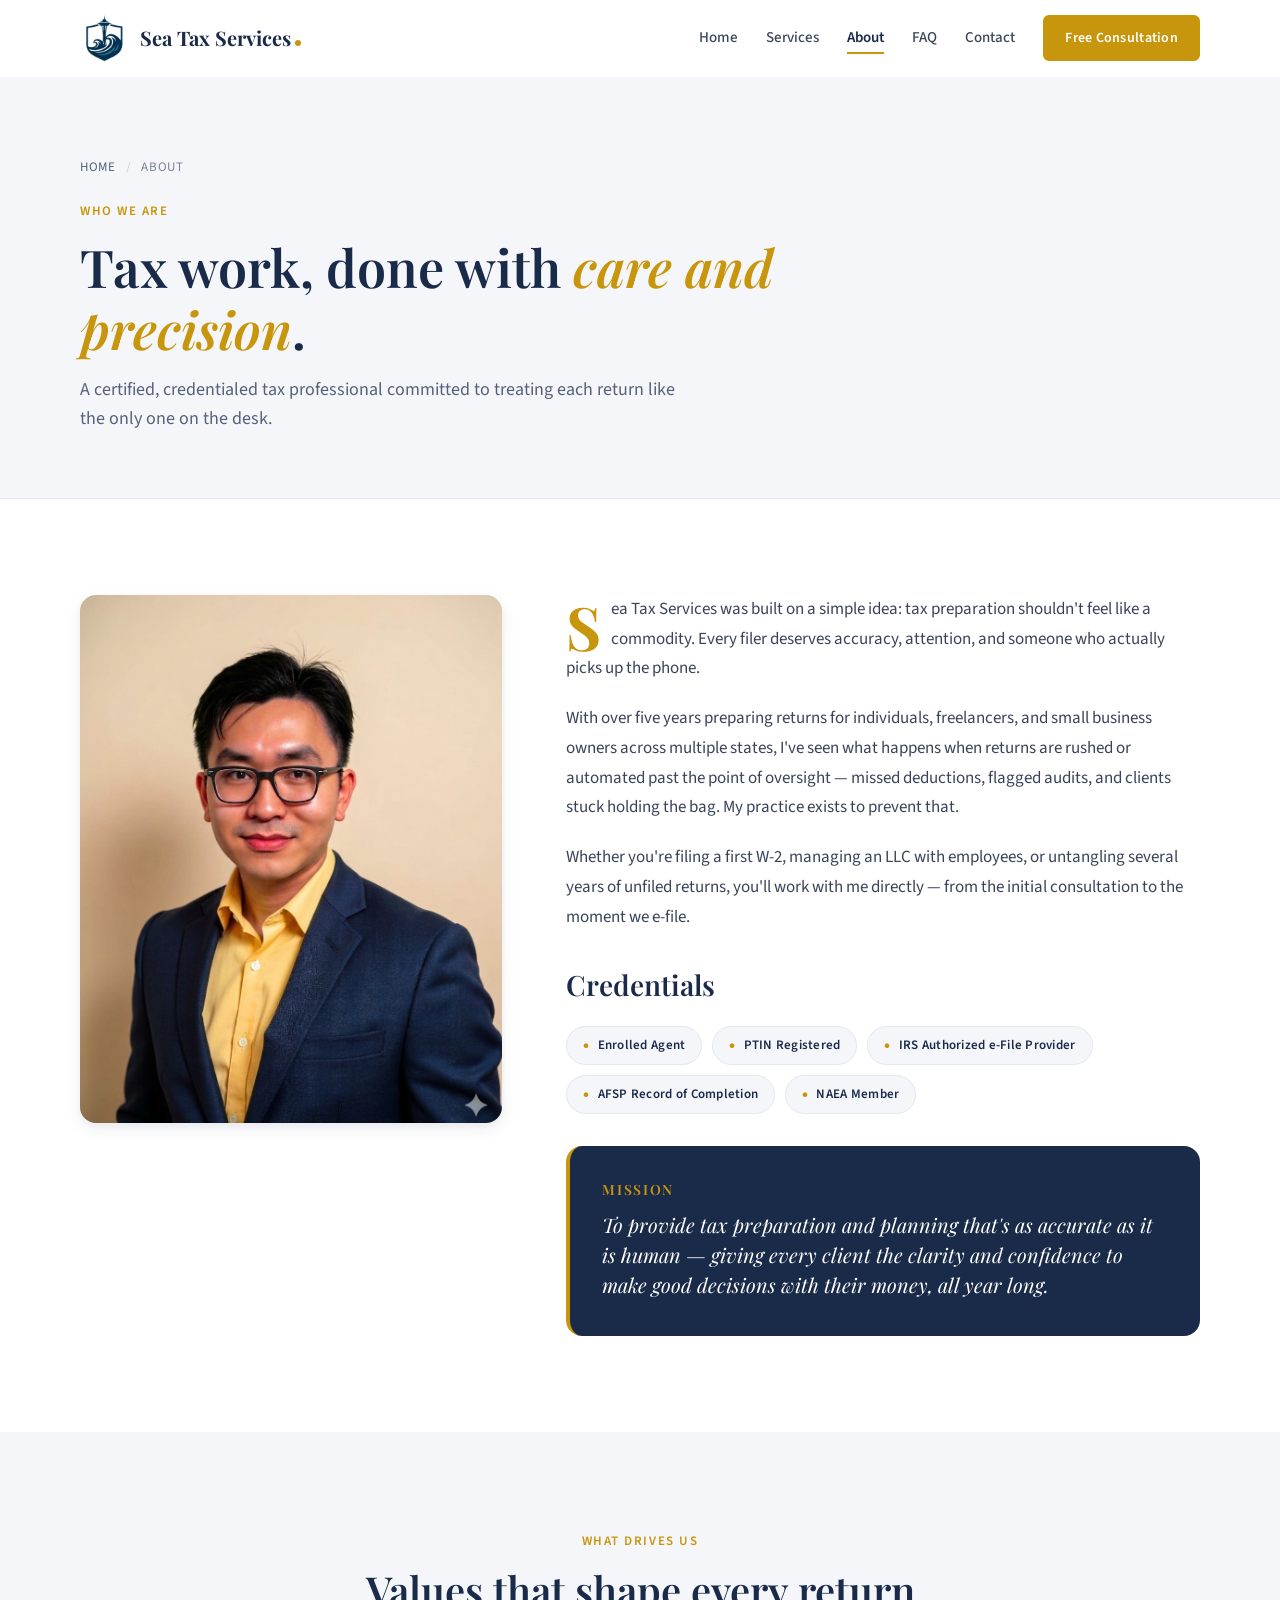
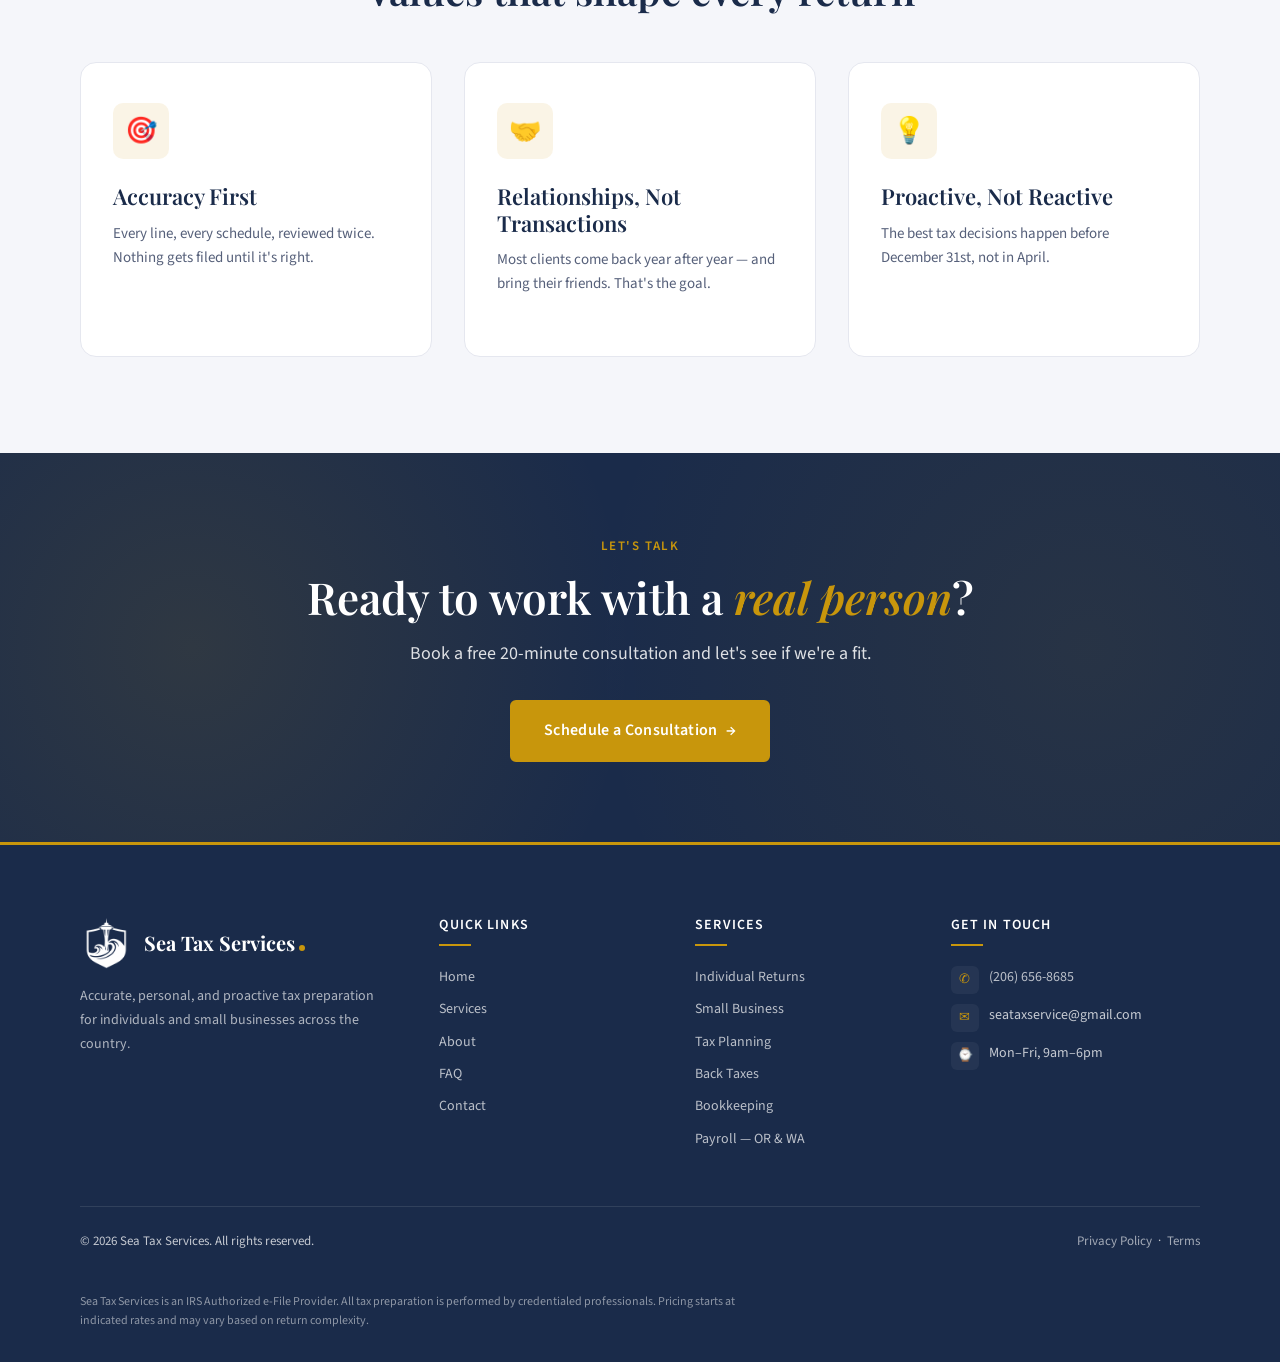
==== about.html @ 85df132d "Change browser tab favicon letter from M to S Updates the inline SVG favicon across all five pages. " ====
<!DOCTYPE html>
<html lang="en">
<head>
  <meta charset="UTF-8" />
  <meta name="viewport" content="width=device-width, initial-scale=1.0" />
  <title>About — Sea Tax Services</title>
  <meta name="description" content="Meet the certified tax professional behind Sea Tax Services. Enrolled Agent, IRS Authorized e-File Provider, 5+ years of experience helping individuals and small businesses." />
  <meta name="keywords" content="enrolled agent, tax preparer credentials, IRS authorized, PTIN, AFSP, about tax preparer" />
  <meta property="og:type" content="website" />
  <meta property="og:title" content="About — Sea Tax Services" />
  <meta property="og:description" content="Meet the certified tax professional behind Sea Tax Services." />
  <link rel="icon" type="image/svg+xml" href="data:image/svg+xml,%3Csvg xmlns='http://www.w3.org/2000/svg' viewBox='0 0 32 32'%3E%3Crect width='32' height='32' rx='6' fill='%231A2B4A'/%3E%3Ctext x='50%25' y='55%25' font-family='Georgia,serif' font-size='20' font-weight='700' fill='%23C8960C' text-anchor='middle' dominant-baseline='middle'%3ES%3C/text%3E%3C/svg%3E" />
  <link rel="preconnect" href="https://fonts.googleapis.com" />
  <link rel="preconnect" href="https://fonts.gstatic.com" crossorigin />
  <link href="https://fonts.googleapis.com/css2?family=Playfair+Display:ital,wght@0,400;0,600;0,700;1,400;1,600&family=Source+Sans+3:wght@300;400;500;600;700&display=swap" rel="stylesheet" />
  <link rel="stylesheet" href="css/style.css" />
</head>
<body>
  <header class="site-header" id="site-header">
    <div class="container">
      <nav class="nav" aria-label="Primary">
        <a href="index.html" class="logo"><img src="images/logo-company.png" alt="Sea Tax Services" class="logo-img" /><span class="logo-name">Sea Tax Services</span></a>
        <button class="nav-toggle" id="nav-toggle" aria-label="Toggle navigation" aria-expanded="false"><span></span><span></span><span></span></button>
        <ul class="nav-links" id="nav-links">
          <li><a href="index.html" class="nav-link">Home</a></li>
          <li><a href="services.html" class="nav-link">Services</a></li>
          <li><a href="about.html" class="nav-link">About</a></li>
          <li><a href="faq.html" class="nav-link">FAQ</a></li>
          <li><a href="contact.html" class="nav-link">Contact</a></li>
          <li><a href="contact.html" class="btn btn-primary nav-cta">Free Consultation</a></li>
        </ul>
      </nav>
    </div>
  </header>
  <main>
    <section class="page-hero">
      <div class="container">
        <div class="page-hero-inner">
          <div class="breadcrumb"><a href="index.html">Home</a><span class="breadcrumb-sep">/</span>About</div>
          <span class="eyebrow">Who We Are</span>
          <h1>Tax work, done with <em>care and precision</em>.</h1>
          <p>A certified, credentialed tax professional committed to treating each return like the only one on the desk.</p>
        </div>
      </div>
    </section>
    <section>
      <div class="container">
        <div class="about-grid">
          <div class="about-photo fade-in">
            <img src="images/Nghia.png" alt="Professional photo" />
          </div>
          <div class="about-body">
            <p class="lead">Sea Tax Services was built on a simple idea: tax preparation shouldn't feel like a commodity. Every filer deserves accuracy, attention, and someone who actually picks up the phone.</p>
            <p>With over five years preparing returns for individuals, freelancers, and small business owners across multiple states, I've seen what happens when returns are rushed or automated past the point of oversight — missed deductions, flagged audits, and clients stuck holding the bag. My practice exists to prevent that.</p>
            <p>Whether you're filing a first W-2, managing an LLC with employees, or untangling several years of unfiled returns, you'll work with me directly — from the initial consultation to the moment we e-file.</p>

            <h2>Credentials</h2>
            <div class="credential-badges">
              <span class="credential-pill">Enrolled Agent</span>
              <span class="credential-pill">PTIN Registered</span>
              <span class="credential-pill">IRS Authorized e-File Provider</span>
              <span class="credential-pill">AFSP Record of Completion</span>
              <span class="credential-pill">NAEA Member</span>
            </div>

            <div class="mission-box">
              <h3>Mission</h3>
              <p>To provide tax preparation and planning that's as accurate as it is human — giving every client the clarity and confidence to make good decisions with their money, all year long.</p>
            </div>
          </div>
        </div>
      </div>
    </section>
    <section class="section-alt">
      <div class="container">
        <div class="section-header">
          <span class="eyebrow">What Drives Us</span>
          <h2 class="section-title">Values that shape every return</h2>
        </div>
        <div class="services-grid">
          <article class="service-card fade-in">
            <div class="service-icon">🎯</div>
            <h3>Accuracy First</h3>
            <p>Every line, every schedule, reviewed twice. Nothing gets filed until it's right.</p>
          </article>
          <article class="service-card fade-in delay-1">
            <div class="service-icon">🤝</div>
            <h3>Relationships, Not Transactions</h3>
            <p>Most clients come back year after year — and bring their friends. That's the goal.</p>
          </article>
          <article class="service-card fade-in delay-2">
            <div class="service-icon">💡</div>
            <h3>Proactive, Not Reactive</h3>
            <p>The best tax decisions happen before December 31st, not in April.</p>
          </article>
        </div>
      </div>
    </section>
    <section class="cta-banner">
      <div class="container">
        <div class="cta-banner-content">
          <span class="eyebrow">Let's Talk</span>
          <h2>Ready to work with a <em>real person</em>?</h2>
          <p>Book a free 20-minute consultation and let's see if we're a fit.</p>
          <a href="contact.html" class="btn btn-primary btn-lg btn-arrow">Schedule a Consultation</a>
        </div>
      </div>
    </section>
  </main>
  <footer class="site-footer">
    <div class="container">
      <div class="footer-grid">
        <div class="footer-brand">
          <a href="index.html" class="logo"><img src="images/logo-company.png" alt="Sea Tax Services" class="logo-img" /><span class="logo-name">Sea Tax Services</span></a>
          <p>Accurate, personal, and proactive tax preparation for individuals and small businesses across the country.</p>
        </div>
        <div class="footer-col">
          <h4>Quick Links</h4>
          <ul>
            <li><a href="index.html">Home</a></li>
            <li><a href="services.html">Services</a></li>
            <li><a href="about.html">About</a></li>
            <li><a href="faq.html">FAQ</a></li>
            <li><a href="contact.html">Contact</a></li>
          </ul>
        </div>
        <div class="footer-col">
          <h4>Services</h4>
          <ul>
            <li><a href="services.html">Individual Returns</a></li>
            <li><a href="services.html">Small Business</a></li>
            <li><a href="services.html">Tax Planning</a></li>
            <li><a href="services.html">Back Taxes</a></li>
            <li><a href="services.html">Bookkeeping</a></li>
            <li><a href="services.html">Payroll — OR &amp; WA</a></li>
          </ul>
        </div>
        <div class="footer-col">
          <h4>Get in Touch</h4>
          <ul class="footer-contact">
            <li><span class="contact-icon">✆</span><a href="tel:+12066568685">(206) 656-8685</a></li>
            <li><span class="contact-icon">✉</span><span>seataxservice@gmail.com</span></li>
            <li><span class="contact-icon">⌚</span><span>Mon–Fri, 9am–6pm</span></li>
          </ul>
        </div>
      </div>
      <div class="footer-bottom">
        <div>&copy; <span id="current-year">2025</span> Sea Tax Services. All rights reserved.</div>
        <div><a href="#">Privacy Policy</a> &nbsp;·&nbsp; <a href="#">Terms</a></div>
      </div>
      <p class="footer-disclaimer">Sea Tax Services is an IRS Authorized e-File Provider. All tax preparation is performed by credentialed professionals. Pricing starts at indicated rates and may vary based on return complexity.</p>
    </div>
  </footer>
  <button class="back-to-top" id="back-to-top" aria-label="Back to top">↑</button>
  <script src="js/main.js"></script>
</body>
</html>
---- css/style.css ----
/* =========================================================
   Sea Tax Services — stylesheet
   Palette: navy #1A2B4A | gold #C8960C | white | gray #F5F6FA
   Fonts:   Playfair Display (headings) | Source Sans 3 (body)
   ========================================================= */

/* ---------- Design tokens ---------- */
:root {
  --color-navy: #1A2B4A;
  --color-navy-dark: #131f36;
  --color-gold: #C8960C;
  --color-gold-light: #e0ac20;
  --color-gold-soft: rgba(200, 150, 12, 0.10);
  --color-bg: #F5F6FA;
  --color-gray-200: #e5e7ef;
  --color-gray-300: #cbd0dc;
  --color-gray-500: #7a8296;
  --color-gray-600: #56607a;
  --color-gray-700: #3a4359;
  --color-text: #1f2433;

  --font-heading: 'Playfair Display', Georgia, serif;
  --font-body: 'Source Sans 3', -apple-system, BlinkMacSystemFont, 'Segoe UI', sans-serif;

  --radius-sm: 6px;
  --radius-md: 10px;
  --radius-lg: 16px;

  --shadow-sm: 0 1px 3px rgba(26, 43, 74, 0.06), 0 1px 2px rgba(26, 43, 74, 0.04);
  --shadow-md: 0 6px 16px rgba(26, 43, 74, 0.08), 0 2px 6px rgba(26, 43, 74, 0.04);
  --shadow-lg: 0 16px 36px rgba(26, 43, 74, 0.12), 0 4px 12px rgba(26, 43, 74, 0.06);

  --transition-fast: 160ms ease;
  --transition-base: 260ms cubic-bezier(0.4, 0, 0.2, 1);

  --nav-height: 76px;
  --max-width: 1200px;
}

/* ---------- Reset ---------- */
*, *::before, *::after { box-sizing: border-box; margin: 0; padding: 0; }
html { scroll-behavior: smooth; }
body {
  font-family: var(--font-body);
  font-size: 16px;
  line-height: 1.6;
  color: var(--color-text);
  background: #fff;
  -webkit-font-smoothing: antialiased;
}
img { max-width: 100%; display: block; }
a { color: inherit; text-decoration: none; }
button { font: inherit; cursor: pointer; background: none; border: none; color: inherit; }
ul, ol { list-style: none; }

h1, h2, h3, h4 {
  font-family: var(--font-heading);
  color: var(--color-navy);
  line-height: 1.2;
  font-weight: 600;
}
h1 { font-size: clamp(36px, 5vw, 56px); }
h2 { font-size: clamp(28px, 3.5vw, 40px); }
h3 { font-size: 22px; }
h4 { font-size: 18px; }
em { font-style: italic; color: var(--color-gold); }
p { color: var(--color-gray-700); }

/* ---------- Helpers ---------- */
.container { max-width: var(--max-width); margin: 0 auto; padding: 0 40px; }
section { padding: 96px 0; }
.section-alt { background: var(--color-bg); }

.eyebrow {
  display: inline-block;
  font-size: 13px;
  font-weight: 600;
  letter-spacing: 0.12em;
  text-transform: uppercase;
  color: var(--color-gold);
  margin-bottom: 14px;
}
.section-header { text-align: center; max-width: 680px; margin: 0 auto 24px; }
.section-title { margin-bottom: 12px; }
.section-subtitle { font-size: 17px; color: var(--color-gray-600); }

/* ---------- Buttons ---------- */
.btn {
  display: inline-flex;
  align-items: center;
  gap: 8px;
  padding: 13px 28px;
  font-family: var(--font-body);
  font-size: 15px;
  font-weight: 600;
  letter-spacing: 0.02em;
  border-radius: var(--radius-sm);
  border: 2px solid transparent;
  transition: all var(--transition-fast);
  cursor: pointer;
  white-space: nowrap;
}
.btn-primary {
  background: var(--color-gold);
  color: #fff;
  border-color: var(--color-gold);
}
.btn-primary:hover {
  background: var(--color-gold-light);
  border-color: var(--color-gold-light);
  transform: translateY(-1px);
  box-shadow: var(--shadow-md);
}
.btn-outline {
  background: transparent;
  color: var(--color-navy);
  border-color: var(--color-navy);
}
.btn-outline:hover {
  background: var(--color-navy);
  color: #fff;
  transform: translateY(-1px);
}
.btn-lg { padding: 16px 32px; font-size: 16px; }
.btn-arrow::after {
  content: '→';
  display: inline-block;
  transition: transform var(--transition-fast);
}
.btn-arrow:hover::after { transform: translateX(4px); }

/* ---------- Header / nav ---------- */
.site-header {
  position: sticky;
  top: 0;
  z-index: 100;
  background: rgba(255, 255, 255, 0.96);
  backdrop-filter: saturate(150%) blur(10px);
  -webkit-backdrop-filter: saturate(150%) blur(10px);
  border-bottom: 1px solid transparent;
  transition: box-shadow var(--transition-base), border-color var(--transition-base);
}
.site-header.scrolled {
  box-shadow: var(--shadow-sm);
  border-bottom-color: var(--color-gray-200);
}
.nav {
  display: flex;
  align-items: center;
  justify-content: space-between;
  height: var(--nav-height);
}
.logo {
  display: inline-flex;
  align-items: center;
  gap: 2px;
  font-family: var(--font-heading);
  font-size: 22px;
  font-weight: 700;
  color: var(--color-navy);
  position: relative;
}
.logo-img {
  height: 48px;
  width: auto;
  display: block;
}
.logo-name {
  font-family: var(--font-heading);
  font-size: 20px;
  font-weight: 700;
  color: var(--color-navy);
  margin-left: 10px;
  line-height: 1.2;
}
.footer-brand .logo-img {
  height: 52px;
  filter: brightness(0) invert(1);
}
.footer-brand .logo-name {
  color: #fff;
}
.logo > span { position: relative; padding-right: 8px; }
.logo > span::after {
  content: '';
  display: inline-block;
  width: 6px;
  height: 6px;
  border-radius: 50%;
  background: var(--color-gold);
  margin-left: 4px;
  vertical-align: baseline;
}
.logo-sub {
  display: block;
  font-family: var(--font-body);
  font-size: 11px;
  font-weight: 500;
  letter-spacing: 0.15em;
  text-transform: uppercase;
  color: var(--color-gray-500);
  margin-top: 2px;
}
.nav-links {
  display: flex;
  align-items: center;
  gap: 28px;
}
.nav-link {
  font-size: 15px;
  font-weight: 500;
  color: var(--color-gray-700);
  position: relative;
  padding: 6px 0;
  transition: color var(--transition-fast);
}
.nav-link::after {
  content: '';
  position: absolute;
  bottom: 0;
  left: 0;
  right: 0;
  height: 2px;
  background: var(--color-gold);
  transform: scaleX(0);
  transform-origin: center;
  transition: transform var(--transition-fast);
}
.nav-link:hover { color: var(--color-navy); }
.nav-link:hover::after,
.nav-link.active::after { transform: scaleX(1); }
.nav-link.active { color: var(--color-navy); font-weight: 600; }
.nav-cta { padding: 10px 20px; font-size: 14px; }
.nav-toggle {
  display: none;
  flex-direction: column;
  gap: 5px;
  padding: 8px;
}
.nav-toggle span {
  display: block;
  width: 24px;
  height: 2px;
  background: var(--color-navy);
  border-radius: 2px;
  transition: transform var(--transition-fast);
}

/* ---------- Hero ---------- */
.hero {
  padding: 96px 0 80px;
  position: relative;
  overflow: hidden;
  background:
    linear-gradient(180deg, #fff 0%, #fafbfd 100%),
    repeating-linear-gradient(
      135deg,
      transparent 0,
      transparent 80px,
      rgba(26, 43, 74, 0.015) 80px,
      rgba(26, 43, 74, 0.015) 81px
    );
  background-blend-mode: normal;
}
.hero::before {
  content: '';
  position: absolute;
  inset: 0;
  background-image:
    repeating-linear-gradient(
      135deg,
      transparent 0,
      transparent 80px,
      rgba(26, 43, 74, 0.02) 80px,
      rgba(26, 43, 74, 0.02) 81px
    );
  pointer-events: none;
}
.hero-grid {
  display: grid;
  grid-template-columns: 1.1fr 0.9fr;
  gap: 80px;
  align-items: center;
  position: relative;
}
.hero-content {
  display: flex;
  flex-direction: column;
  gap: 40px;
}
.hero h1 {
  margin-bottom: 20px;
}
.hero-lead {
  font-size: 19px;
  line-height: 1.55;
  color: var(--color-gray-600);
  max-width: 540px;
  margin-bottom: 32px;
}
.hero-ctas {
  display: flex;
  gap: 16px;
  flex-wrap: wrap;
}
.trust-badges {
  display: grid;
  grid-template-columns: repeat(2, auto);
  gap: 14px 28px;
  padding-top: 24px;
  border-top: 1px solid var(--color-gray-200);
  align-self: start;
}
.trust-badges li {
  display: flex;
  align-items: center;
  gap: 10px;
  font-size: 14px;
  color: var(--color-gray-700);
  font-weight: 500;
}
.trust-badge-icon { color: var(--color-gold); font-size: 18px; }

.hero-visual {
  position: relative;
  min-height: 400px;
}
.hero-card {
  background: #fff;
  border: 1px solid var(--color-gray-200);
  border-radius: var(--radius-lg);
  padding: 32px;
  box-shadow: var(--shadow-lg);
}
.hero-card-main {
  position: relative;
  z-index: 2;
}
.hero-card-label {
  font-size: 12px;
  font-weight: 600;
  letter-spacing: 0.12em;
  text-transform: uppercase;
  color: var(--color-gold);
  margin-bottom: 8px;
}
.hero-card-title {
  font-family: var(--font-heading);
  font-size: 26px;
  font-weight: 600;
  color: var(--color-navy);
  margin-bottom: 24px;
}
.hero-card-stats {
  display: grid;
  grid-template-columns: 1fr 1fr;
  gap: 24px;
  padding-top: 24px;
  border-top: 1px solid var(--color-gray-200);
}
.hero-stat-value {
  font-family: var(--font-heading);
  font-size: 36px;
  font-weight: 700;
  color: var(--color-navy);
  line-height: 1;
  margin-bottom: 4px;
}
.hero-stat-label {
  font-size: 12px;
  letter-spacing: 0.08em;
  text-transform: uppercase;
  color: var(--color-gray-500);
}
.hero-card-float {
  position: absolute;
  bottom: -20px;
  right: -20px;
  padding: 20px 24px;
  background: var(--color-navy);
  color: #fff;
  z-index: 3;
  animation: float 4s ease-in-out infinite;
}
.hero-card-float .hero-card-label { color: var(--color-gold); }
@keyframes float {
  0%, 100% { transform: translateY(0); }
  50% { transform: translateY(-8px); }
}

/* ---------- Services overview (homepage) ---------- */
.services-grid {
  display: grid;
  grid-template-columns: repeat(3, 1fr);
  gap: 32px;
  margin-top: 48px;
}
.service-card {
  background: #fff;
  border: 1px solid var(--color-gray-200);
  border-radius: var(--radius-lg);
  padding: 40px 32px;
  position: relative;
  overflow: hidden;
  display: flex;
  flex-direction: column;
  transition: transform var(--transition-base), box-shadow var(--transition-base), border-color var(--transition-base);
}
.service-card .service-link {
  margin-top: auto;
}
.service-card::before {
  content: '';
  position: absolute;
  top: 0; left: 0; right: 0;
  height: 3px;
  background: var(--color-gold);
  transform: scaleX(0);
  transform-origin: left;
  transition: transform var(--transition-base);
}
.service-card:hover {
  transform: translateY(-6px);
  box-shadow: var(--shadow-lg);
  border-color: var(--color-gray-300);
}
.service-card:hover::before { transform: scaleX(1); }
.service-icon {
  width: 56px;
  height: 56px;
  border-radius: var(--radius-md);
  background: var(--color-gold-soft);
  color: var(--color-gold);
  display: flex;
  align-items: center;
  justify-content: center;
  font-size: 26px;
  margin-bottom: 24px;
}
.service-card h3 { font-size: 22px; margin-bottom: 12px; }
.service-card p { font-size: 15px; color: var(--color-gray-600); margin-bottom: 20px; }
.service-link {
  display: inline-flex;
  align-items: center;
  gap: 6px;
  color: var(--color-navy);
  font-weight: 600;
  font-size: 14px;
  letter-spacing: 0.02em;
  text-transform: uppercase;
  border-bottom: 1px solid transparent;
  padding-bottom: 2px;
  transition: color var(--transition-fast), border-color var(--transition-fast), gap var(--transition-fast);
}
.service-link:hover {
  color: var(--color-gold);
  border-color: var(--color-gold);
  gap: 10px;
}

/* ---------- Why choose us ---------- */
.why-us-grid {
  display: grid;
  grid-template-columns: 1fr 1fr;
  gap: 64px;
  align-items: center;
  margin-top: 48px;
}
.why-list {
  display: flex;
  flex-direction: column;
  gap: 24px;
}
.why-item {
  display: flex;
  gap: 16px;
  align-items: flex-start;
}
.why-check {
  flex-shrink: 0;
  width: 32px;
  height: 32px;
  border-radius: 50%;
  background: var(--color-gold-soft);
  color: var(--color-gold);
  display: flex;
  align-items: center;
  justify-content: center;
  font-weight: 700;
  font-size: 16px;
}
.why-item h4 {
  font-family: var(--font-body);
  font-size: 18px;
  font-weight: 600;
  color: var(--color-navy);
  margin-bottom: 4px;
}
.why-item p {
  font-size: 15px;
  color: var(--color-gray-600);
  margin: 0;
}
.quote-callout {
  background: var(--color-navy);
  color: #fff;
  padding: 48px 40px;
  border-radius: var(--radius-lg);
  position: relative;
  overflow: hidden;
}
.quote-callout::before {
  content: '“';
  position: absolute;
  top: -30px;
  left: 20px;
  font-family: var(--font-heading);
  font-size: 180px;
  color: var(--color-gold);
  opacity: 0.25;
  line-height: 1;
}
.quote-stat {
  font-family: var(--font-heading);
  font-size: 56px;
  font-weight: 700;
  color: var(--color-gold);
  line-height: 1;
  margin-bottom: 8px;
  position: relative;
}
.quote-stat-label {
  font-size: 14px;
  letter-spacing: 0.08em;
  text-transform: uppercase;
  color: rgba(255,255,255,0.75);
  margin-bottom: 24px;
  position: relative;
}
.quote-text {
  font-family: var(--font-heading);
  font-size: 20px;
  font-style: italic;
  line-height: 1.5;
  margin-bottom: 20px;
  position: relative;
  color: #fff;
}
.quote-author {
  font-size: 14px;
  color: rgba(255,255,255,0.75);
  letter-spacing: 0.05em;
  position: relative;
}

/* ---------- How it works ---------- */
.steps {
  display: grid;
  grid-template-columns: repeat(3, 1fr);
  gap: 48px;
  margin-top: 56px;
  position: relative;
}
.steps::before {
  content: '';
  position: absolute;
  top: 32px;
  left: 16%;
  right: 16%;
  border-top: 1px dashed var(--color-gold);
  opacity: 0.5;
  z-index: 0;
}
.step {
  text-align: center;
  position: relative;
  z-index: 1;
  transition: transform var(--transition-base);
}
.step:hover { transform: translateY(-4px); }
.step-number {
  width: 64px;
  height: 64px;
  margin: 0 auto 24px;
  border-radius: 50%;
  background: #fff;
  border: 2px solid var(--color-gold);
  color: var(--color-navy);
  display: flex;
  align-items: center;
  justify-content: center;
  font-family: var(--font-heading);
  font-size: 24px;
  font-weight: 700;
  box-shadow: 0 0 0 8px var(--color-bg);
  transition: background var(--transition-base), color var(--transition-base);
}
.step:hover .step-number {
  background: var(--color-gold);
  color: #fff;
}
.step h3 { font-size: 20px; margin-bottom: 10px; }
.step p { font-size: 15px; color: var(--color-gray-600); max-width: 280px; margin: 0 auto; }

/* ---------- Testimonials ---------- */
.testimonial-carousel {
  max-width: 860px;
  margin: 48px auto 0;
}
.testimonial-track {
  overflow: hidden;
  border-radius: var(--radius-lg);
}
.testimonial-slides {
  display: flex;
  transition: transform 600ms cubic-bezier(0.4, 0, 0.2, 1);
}
.testimonial-slide {
  flex: 0 0 100%;
  padding: 8px;
}
.testimonial-card {
  background: #fff;
  border: 1px solid var(--color-gray-200);
  border-radius: var(--radius-lg);
  padding: 48px 48px 40px;
  text-align: center;
  box-shadow: var(--shadow-sm);
}
.stars {
  color: var(--color-gold);
  font-size: 18px;
  letter-spacing: 4px;
  margin-bottom: 24px;
}
.testimonial-quote {
  font-family: var(--font-heading);
  font-size: 22px;
  font-style: italic;
  line-height: 1.55;
  color: var(--color-navy);
  margin-bottom: 28px;
}
.testimonial-author {
  font-size: 14px;
  letter-spacing: 0.05em;
  color: var(--color-gray-600);
}
.testimonial-author strong {
  display: block;
  font-weight: 600;
  color: var(--color-navy);
  letter-spacing: normal;
  font-size: 16px;
  margin-bottom: 2px;
}
.testimonial-dots {
  display: flex;
  justify-content: center;
  gap: 10px;
  margin-top: 28px;
}
.testimonial-dot {
  width: 10px;
  height: 10px;
  border-radius: 50%;
  background: var(--color-gray-300);
  padding: 0;
  transition: background var(--transition-fast), transform var(--transition-fast);
}
.testimonial-dot:hover { transform: scale(1.2); }
.testimonial-dot.active {
  background: var(--color-gold);
  transform: scale(1.2);
}

/* ---------- CTA banner ---------- */
.cta-banner {
  background: var(--color-navy);
  color: #fff;
  padding: 80px 0;
  position: relative;
  overflow: hidden;
}
.cta-banner::before {
  content: '';
  position: absolute;
  inset: 0;
  background:
    radial-gradient(circle at 15% 50%, rgba(200, 150, 12, 0.12), transparent 40%),
    radial-gradient(circle at 85% 50%, rgba(200, 150, 12, 0.08), transparent 45%);
  pointer-events: none;
}
.cta-banner-content {
  position: relative;
  text-align: center;
  max-width: 720px;
  margin: 0 auto;
}
.cta-banner .eyebrow { color: var(--color-gold); }
.cta-banner h2 {
  color: #fff;
  font-size: clamp(32px, 4vw, 44px);
  margin-bottom: 16px;
}
.cta-banner h2 em { font-style: italic; color: var(--color-gold); }
.cta-banner p {
  font-size: 18px;
  color: rgba(255,255,255,0.85);
  margin-bottom: 32px;
}

/* ---------- Page hero (non-home) ---------- */
.page-hero {
  background: var(--color-bg);
  border-bottom: 1px solid var(--color-gray-200);
  padding: 80px 0 64px;
}
.page-hero-inner { max-width: 780px; }
.breadcrumb {
  font-size: 13px;
  letter-spacing: 0.05em;
  text-transform: uppercase;
  color: var(--color-gray-500);
  margin-bottom: 20px;
}
.breadcrumb a {
  color: var(--color-gray-600);
  border-bottom: 1px solid transparent;
  transition: color var(--transition-fast), border-color var(--transition-fast);
}
.breadcrumb a:hover { color: var(--color-gold); border-color: var(--color-gold); }
.breadcrumb-sep { margin: 0 10px; color: var(--color-gray-300); }
.page-hero h1 { font-size: clamp(36px, 5vw, 52px); margin-bottom: 16px; }
.page-hero p {
  font-size: 18px;
  color: var(--color-gray-600);
  max-width: 620px;
}

/* ---------- Services page ---------- */
.service-detail-list {
  display: flex;
  flex-direction: column;
  gap: 24px;
}
.service-detail {
  display: grid;
  grid-template-columns: 1fr auto;
  gap: 32px;
  align-items: flex-start;
  background: #fff;
  border: 1px solid var(--color-gray-200);
  border-radius: var(--radius-lg);
  padding: 36px;
  transition: border-color var(--transition-base), box-shadow var(--transition-base);
}
.service-detail:hover {
  border-color: var(--color-gold);
  box-shadow: var(--shadow-md);
}
.service-detail-icon {
  width: 64px;
  height: 64px;
  border-radius: var(--radius-md);
  background: var(--color-gold-soft);
  color: var(--color-gold);
  display: flex;
  align-items: center;
  justify-content: center;
  font-size: 28px;
}
.service-detail-body h3 { font-size: 24px; margin-bottom: 8px; }
.service-detail-body > p { color: var(--color-gray-600); margin-bottom: 16px; }
.service-detail-body ul {
  display: grid;
  grid-template-columns: repeat(2, 1fr);
  gap: 8px 24px;
}
.service-detail-body ul li {
  position: relative;
  padding-left: 20px;
  font-size: 15px;
  color: var(--color-gray-700);
}
.service-detail-body ul li::before {
  content: '✓';
  position: absolute;
  left: 0;
  color: var(--color-gold);
  font-weight: 700;
}
.price-tag { text-align: right; min-width: 140px; }
.price-label {
  font-size: 11px;
  text-transform: uppercase;
  letter-spacing: 0.08em;
  color: var(--color-gray-500);
  margin-bottom: 4px;
}
.price-value {
  font-family: var(--font-heading);
  font-size: 28px;
  font-weight: 700;
  color: var(--color-navy);
  line-height: 1.1;
}
.price-value small {
  font-family: var(--font-body);
  font-size: 14px;
  font-weight: 400;
  color: var(--color-gray-500);
  display: block;
  margin-top: 2px;
}

.pricing-table {
  display: grid;
  grid-template-columns: repeat(3, 1fr);
  gap: 24px;
  margin-top: 48px;
}
.pricing-card {
  background: #fff;
  border: 1px solid var(--color-gray-200);
  border-radius: var(--radius-lg);
  padding: 40px 32px;
  text-align: center;
  position: relative;
  transition: transform var(--transition-base), box-shadow var(--transition-base);
}
.pricing-card:hover { transform: translateY(-4px); box-shadow: var(--shadow-lg); }
.pricing-card.featured {
  background: var(--color-navy);
  color: #fff;
  border-color: var(--color-navy);
  transform: scale(1.03);
}
.pricing-card.featured:hover { transform: scale(1.03) translateY(-4px); }
.pricing-card.featured::before {
  content: 'Most Popular';
  position: absolute;
  top: -12px;
  left: 50%;
  transform: translateX(-50%);
  background: var(--color-gold);
  color: #fff;
  font-size: 11px;
  font-weight: 700;
  letter-spacing: 0.1em;
  text-transform: uppercase;
  padding: 6px 18px;
  border-radius: 999px;
}
.pricing-tier {
  font-family: var(--font-heading);
  font-size: 22px;
  font-weight: 600;
  margin-bottom: 8px;
  color: var(--color-navy);
}
.pricing-card.featured .pricing-tier { color: var(--color-gold); }
.pricing-amount {
  font-family: var(--font-heading);
  font-size: 48px;
  font-weight: 700;
  color: var(--color-navy);
  line-height: 1;
  margin-bottom: 4px;
}
.pricing-card.featured .pricing-amount { color: #fff; }
.pricing-amount small {
  font-family: var(--font-body);
  font-size: 14px;
  font-weight: 400;
  color: var(--color-gray-500);
  display: block;
  margin-top: 4px;
}
.pricing-card.featured .pricing-amount small { color: rgba(255,255,255,0.7); }
.pricing-desc {
  font-size: 14px;
  color: var(--color-gray-600);
  margin: 16px 0 28px;
  padding-bottom: 24px;
  border-bottom: 1px solid var(--color-gray-200);
}
.pricing-card.featured .pricing-desc {
  color: rgba(255,255,255,0.75);
  border-bottom-color: rgba(255,255,255,0.15);
}
.pricing-features {
  text-align: left;
  margin-bottom: 32px;
}
.pricing-features li {
  padding: 10px 0 10px 26px;
  position: relative;
  font-size: 14px;
  color: var(--color-gray-700);
}
.pricing-card.featured .pricing-features li { color: rgba(255,255,255,0.9); }
.pricing-features li::before {
  content: '✓';
  position: absolute;
  left: 0;
  color: var(--color-gold);
  font-weight: 700;
}

/* ---------- About page ---------- */
.about-grid {
  display: grid;
  grid-template-columns: 1fr 1.5fr;
  gap: 64px;
  align-items: flex-start;
}
.about-photo {
  position: relative;
  aspect-ratio: 4 / 5;
  border-radius: var(--radius-lg);
  overflow: hidden;
  background: var(--color-bg);
  box-shadow: var(--shadow-md);
}
.about-photo::after {
  content: '';
  position: absolute;
  top: 16px;
  left: 16px;
  right: -16px;
  bottom: -16px;
  border: 2px solid var(--color-gold);
  border-radius: var(--radius-lg);
  z-index: -1;
}
.about-photo img,
.photo-placeholder {
  width: 100%;
  height: 100%;
  object-fit: cover;
  display: block;
}
.photo-placeholder {
  background: linear-gradient(135deg, #e5e9f0, #cbd5e1);
  display: flex;
  align-items: center;
  justify-content: center;
  color: var(--color-gray-500);
  font-size: 14px;
  letter-spacing: 0.05em;
  text-transform: uppercase;
}
.about-body p {
  color: var(--color-gray-700);
  margin-bottom: 20px;
  font-size: 17px;
  line-height: 1.75;
}
.about-body p.lead::first-letter {
  font-family: var(--font-heading);
  font-size: 60px;
  font-weight: 700;
  color: var(--color-gold);
  float: left;
  line-height: 0.85;
  padding: 6px 10px 0 0;
}
.about-body h2 { font-size: 28px; margin: 36px 0 16px; }
.credential-badges {
  display: flex;
  flex-wrap: wrap;
  gap: 10px;
  margin: 24px 0 32px;
}
.credential-pill {
  padding: 8px 16px;
  background: var(--color-bg);
  border: 1px solid var(--color-gray-200);
  border-radius: 999px;
  font-size: 13px;
  font-weight: 600;
  color: var(--color-navy);
  letter-spacing: 0.02em;
}
.credential-pill::before {
  content: '●';
  color: var(--color-gold);
  margin-right: 8px;
  font-size: 10px;
}
.mission-box {
  background: var(--color-navy);
  color: #fff;
  padding: 36px 32px;
  border-radius: var(--radius-lg);
  margin-top: 32px;
  border-left: 4px solid var(--color-gold);
}
.mission-box h3 {
  color: var(--color-gold);
  font-size: 14px;
  letter-spacing: 0.12em;
  text-transform: uppercase;
  margin-bottom: 12px;
}
.mission-box p {
  font-family: var(--font-heading);
  font-style: italic;
  font-size: 20px;
  line-height: 1.5;
  margin: 0;
  color: #fff;
}

/* ---------- FAQ page ---------- */
.faq-wrapper { max-width: 820px; margin: 0 auto; }
.faq-item { border-bottom: 1px solid var(--color-gray-200); }
.faq-item:first-child { border-top: 1px solid var(--color-gray-200); }
.faq-question {
  width: 100%;
  padding: 28px 0;
  text-align: left;
  display: flex;
  justify-content: space-between;
  align-items: center;
  gap: 24px;
  font-family: var(--font-body);
  font-size: 18px;
  font-weight: 600;
  color: var(--color-navy);
  transition: color var(--transition-fast);
}
.faq-question:hover { color: var(--color-gold); }
.faq-toggle {
  flex-shrink: 0;
  width: 32px;
  height: 32px;
  position: relative;
}
.faq-toggle::before,
.faq-toggle::after {
  content: '';
  position: absolute;
  background: var(--color-gold);
  top: 50%;
  left: 50%;
  transform: translate(-50%, -50%);
  transition: transform var(--transition-base), opacity var(--transition-base);
}
.faq-toggle::before { width: 14px; height: 2px; }
.faq-toggle::after { width: 2px; height: 14px; }
.faq-item.open .faq-toggle::after {
  transform: translate(-50%, -50%) rotate(90deg);
  opacity: 0;
}
.faq-answer {
  max-height: 0;
  overflow: hidden;
  transition: max-height 400ms cubic-bezier(0.4, 0, 0.2, 1);
}
.faq-answer-inner {
  padding: 0 0 28px;
  color: var(--color-gray-700);
  font-size: 16px;
  line-height: 1.75;
  max-width: 680px;
}
.faq-answer-inner a {
  color: var(--color-gold);
  border-bottom: 1px solid var(--color-gold);
}

/* ---------- Contact page ---------- */
.contact-grid {
  display: grid;
  grid-template-columns: 1.3fr 1fr;
  gap: 64px;
  align-items: flex-start;
}
.contact-form {
  background: #fff;
  border: 1px solid var(--color-gray-200);
  border-radius: var(--radius-lg);
  padding: 40px;
  box-shadow: var(--shadow-sm);
}
.form-row {
  display: grid;
  grid-template-columns: 1fr 1fr;
  gap: 20px;
}
.form-field {
  margin-bottom: 20px;
  position: relative;
}
.form-field label {
  display: block;
  font-size: 13px;
  font-weight: 600;
  letter-spacing: 0.04em;
  text-transform: uppercase;
  color: var(--color-navy);
  margin-bottom: 8px;
}
.form-field label .required {
  color: var(--color-gold);
  margin-left: 2px;
}
.form-field input,
.form-field select,
.form-field textarea {
  width: 100%;
  padding: 14px 16px;
  font-family: var(--font-body);
  font-size: 15px;
  color: var(--color-navy);
  background: #fff;
  border: 1px solid var(--color-gray-300);
  border-radius: var(--radius-sm);
  transition: border-color var(--transition-fast), box-shadow var(--transition-fast);
}
.form-field input:focus,
.form-field select:focus,
.form-field textarea:focus {
  outline: none;
  border-color: var(--color-gold);
  box-shadow: 0 0 0 3px var(--color-gold-soft);
}
.form-field textarea { min-height: 140px; resize: vertical; }
.form-field.error input,
.form-field.error select,
.form-field.error textarea {
  border-color: #c53030;
  box-shadow: 0 0 0 3px rgba(197, 48, 48, 0.1);
}
.form-error {
  display: none;
  margin-top: 6px;
  font-size: 13px;
  color: #c53030;
}
.form-field.error .form-error { display: block; }
.form-submit { width: 100%; margin-top: 8px; justify-content: center; }
.form-success {
  display: none;
  padding: 40px 32px;
  background: var(--color-gold-soft);
  border: 1px solid var(--color-gold);
  border-radius: var(--radius-lg);
  text-align: center;
  grid-column: 1;
}
.form-success.visible { display: block; }
.form-success h3 { color: var(--color-navy); margin-bottom: 8px; }
.form-success p { color: var(--color-gray-700); margin: 0; }

.contact-info h2 { font-size: 24px; margin-bottom: 20px; }
.contact-info > p { color: var(--color-gray-600); margin-bottom: 32px; }
.contact-methods {
  display: flex;
  flex-direction: column;
  gap: 20px;
  margin-bottom: 36px;
}
.contact-method {
  display: flex;
  gap: 16px;
  align-items: flex-start;
  padding: 20px;
  background: var(--color-bg);
  border-radius: var(--radius-md);
  border-left: 3px solid var(--color-gold);
}
.contact-icon {
  flex-shrink: 0;
  width: 40px;
  height: 40px;
  background: #fff;
  border-radius: var(--radius-sm);
  display: flex;
  align-items: center;
  justify-content: center;
  color: var(--color-gold);
  font-size: 18px;
}
.contact-method strong {
  display: block;
  font-size: 13px;
  text-transform: uppercase;
  letter-spacing: 0.06em;
  color: var(--color-gray-600);
  margin-bottom: 4px;
  font-weight: 600;
}
.contact-method span,
.contact-method a {
  font-size: 16px;
  color: var(--color-navy);
  font-weight: 500;
}
.contact-method a:hover { color: var(--color-gold); }
.social-links { display: flex; gap: 12px; }
.social-link {
  width: 44px;
  height: 44px;
  border-radius: 50%;
  background: var(--color-bg);
  border: 1px solid var(--color-gray-200);
  display: flex;
  align-items: center;
  justify-content: center;
  color: var(--color-navy);
  font-weight: 600;
  font-size: 16px;
  transition: background var(--transition-fast), color var(--transition-fast), border-color var(--transition-fast), transform var(--transition-fast);
}
.social-link:hover {
  background: var(--color-gold);
  color: #fff;
  border-color: var(--color-gold);
  transform: translateY(-2px);
}

/* ---------- Footer ---------- */
.site-footer {
  background: var(--color-navy);
  color: rgba(255,255,255,0.75);
  padding: 72px 0 0;
  border-top: 3px solid var(--color-gold);
  font-size: 14px;
}
.footer-grid {
  display: grid;
  grid-template-columns: 1.5fr 1fr 1fr 1.2fr;
  gap: 48px;
  padding-bottom: 56px;
}
.footer-brand .logo { color: #fff; margin-bottom: 16px; display: inline-flex; }
.footer-brand .logo-sub { color: rgba(255,255,255,0.6); }
.footer-brand p { color: rgba(255,255,255,0.65); line-height: 1.7; max-width: 300px; }
.footer-col h4 {
  color: #fff;
  font-family: var(--font-body);
  font-size: 14px;
  font-weight: 600;
  letter-spacing: 0.08em;
  text-transform: uppercase;
  margin-bottom: 20px;
  padding-bottom: 12px;
  position: relative;
}
.footer-col h4::after {
  content: '';
  position: absolute;
  bottom: 0;
  left: 0;
  width: 32px;
  height: 2px;
  background: var(--color-gold);
}
.footer-col ul {
  display: flex;
  flex-direction: column;
  gap: 10px;
}
.footer-col a {
  color: rgba(255,255,255,0.7);
  transition: color var(--transition-fast), padding-left var(--transition-fast);
}
.footer-col a:hover {
  color: var(--color-gold);
  padding-left: 4px;
}
.footer-contact {
  display: flex;
  flex-direction: column;
  gap: 12px;
}
.footer-contact li {
  display: flex;
  gap: 10px;
  align-items: flex-start;
  color: rgba(255,255,255,0.75);
}
.footer-contact .contact-icon {
  width: 28px;
  height: 28px;
  background: rgba(255,255,255,0.05);
  color: var(--color-gold);
  font-size: 13px;
  flex-shrink: 0;
}
.footer-bottom {
  border-top: 1px solid rgba(255,255,255,0.1);
  padding: 24px 0;
  display: flex;
  justify-content: space-between;
  align-items: center;
  flex-wrap: wrap;
  gap: 16px;
  font-size: 13px;
}
.footer-bottom a { color: rgba(255,255,255,0.6); transition: color var(--transition-fast); }
.footer-bottom a:hover { color: var(--color-gold); }
.footer-disclaimer {
  margin: 0;
  padding: 16px 0 32px;
  font-size: 12px;
  color: rgba(255,255,255,0.5);
  line-height: 1.6;
  max-width: 680px;
}

/* ---------- Back to top ---------- */
.back-to-top {
  position: fixed;
  bottom: 32px;
  right: 32px;
  width: 48px;
  height: 48px;
  border-radius: 50%;
  background: var(--color-navy);
  color: #fff;
  display: flex;
  align-items: center;
  justify-content: center;
  font-size: 20px;
  box-shadow: var(--shadow-lg);
  opacity: 0;
  visibility: hidden;
  transform: translateY(12px);
  transition: opacity var(--transition-base), visibility var(--transition-base), transform var(--transition-base), background var(--transition-fast);
  z-index: 90;
}
.back-to-top:hover { background: var(--color-gold); }
.back-to-top.visible {
  opacity: 1;
  visibility: visible;
  transform: translateY(0);
}

/* ---------- Scroll animations ---------- */
.fade-in {
  opacity: 0;
  transform: translateY(24px);
  transition: opacity 700ms cubic-bezier(0.4, 0, 0.2, 1), transform 700ms cubic-bezier(0.4, 0, 0.2, 1);
}
.fade-in.visible {
  opacity: 1;
  transform: translateY(0);
}
.fade-in.delay-1 { transition-delay: 120ms; }
.fade-in.delay-2 { transition-delay: 240ms; }
.fade-in.delay-3 { transition-delay: 360ms; }

/* ---------- Responsive ---------- */
@media (max-width: 1024px) {
  .container { padding: 0 32px; }
  section { padding: 72px 0; }
  .hero { padding: 72px 0 64px; }
  .hero-grid { grid-template-columns: 1fr; gap: 48px; }
  .hero-visual { max-width: 480px; margin: 0 auto; }
  .why-us-grid { gap: 48px; }
  .about-grid { grid-template-columns: 1fr; gap: 48px; }
  .about-photo { max-width: 400px; }
  .contact-grid { grid-template-columns: 1fr; gap: 48px; }
  .footer-grid { grid-template-columns: 1fr 1fr; gap: 40px; }
}
@media (max-width: 768px) {
  .container { padding: 0 20px; }
  section { padding: 56px 0; }
  .hero { padding: 48px 0; }
  .hero-lead { font-size: 17px; }
  .hero-ctas { flex-direction: column; align-items: stretch; }
  .hero-ctas .btn { width: 100%; justify-content: center; }
  .trust-badges { grid-template-columns: 1fr 1fr; gap: 12px; }

  .nav-toggle { display: flex; }
  .nav-links {
    position: fixed;
    top: var(--nav-height);
    left: 0;
    right: 0;
    background: #fff;
    flex-direction: column;
    gap: 0;
    padding: 16px 24px 24px;
    border-bottom: 1px solid var(--color-gray-200);
    box-shadow: var(--shadow-md);
    transform: translateY(-120%);
    transition: transform var(--transition-base);
    align-items: stretch;
  }
  .nav-links.open { transform: translateY(0); }
  .nav-link {
    padding: 14px 0;
    border-bottom: 1px solid var(--color-gray-200);
    font-size: 16px;
  }
  .nav-cta { margin-top: 16px; text-align: center; justify-content: center; }

  .services-grid, .steps, .pricing-table {
    grid-template-columns: 1fr;
    gap: 24px;
  }
  .steps::before { display: none; }
  .service-detail {
    grid-template-columns: 1fr;
    gap: 20px;
    padding: 28px 24px;
  }
  .service-detail-body ul { grid-template-columns: 1fr; }
  .price-tag { text-align: left; }
  .pricing-card.featured { transform: none; }
  .pricing-card.featured:hover { transform: translateY(-4px); }
  .form-row { grid-template-columns: 1fr; gap: 0; }
  .contact-form { padding: 28px 24px; }
  .testimonial-card { padding: 32px 24px; }
  .testimonial-quote { font-size: 18px; }
  .quote-callout { padding: 36px 28px; }
  .quote-stat { font-size: 44px; }
  .footer-grid { grid-template-columns: 1fr; gap: 36px; }
  .footer-bottom { flex-direction: column; text-align: center; }
  .back-to-top { bottom: 20px; right: 20px; width: 44px; height: 44px; }
}
@media (max-width: 480px) {
  .container { padding: 0 16px; }
  .btn { padding: 12px 22px; font-size: 14px; }
  .btn-lg { padding: 14px 26px; font-size: 15px; }
  .page-hero { padding: 56px 0 48px; }
  .credential-pill { font-size: 12px; padding: 6px 12px; }
}

/* ---------- Accessibility ---------- */
@media (prefers-reduced-motion: reduce) {
  *, *::before, *::after {
    animation-duration: 0.01ms !important;
    animation-iteration-count: 1 !important;
    transition-duration: 0.01ms !important;
    scroll-behavior: auto !important;
  }
  .hero-card-float { animation: none; }
}
*:focus-visible {
  outline: 2px solid var(--color-gold);
  outline-offset: 3px;
  border-radius: 2px;
}
.btn:focus-visible { outline-offset: 4px; }
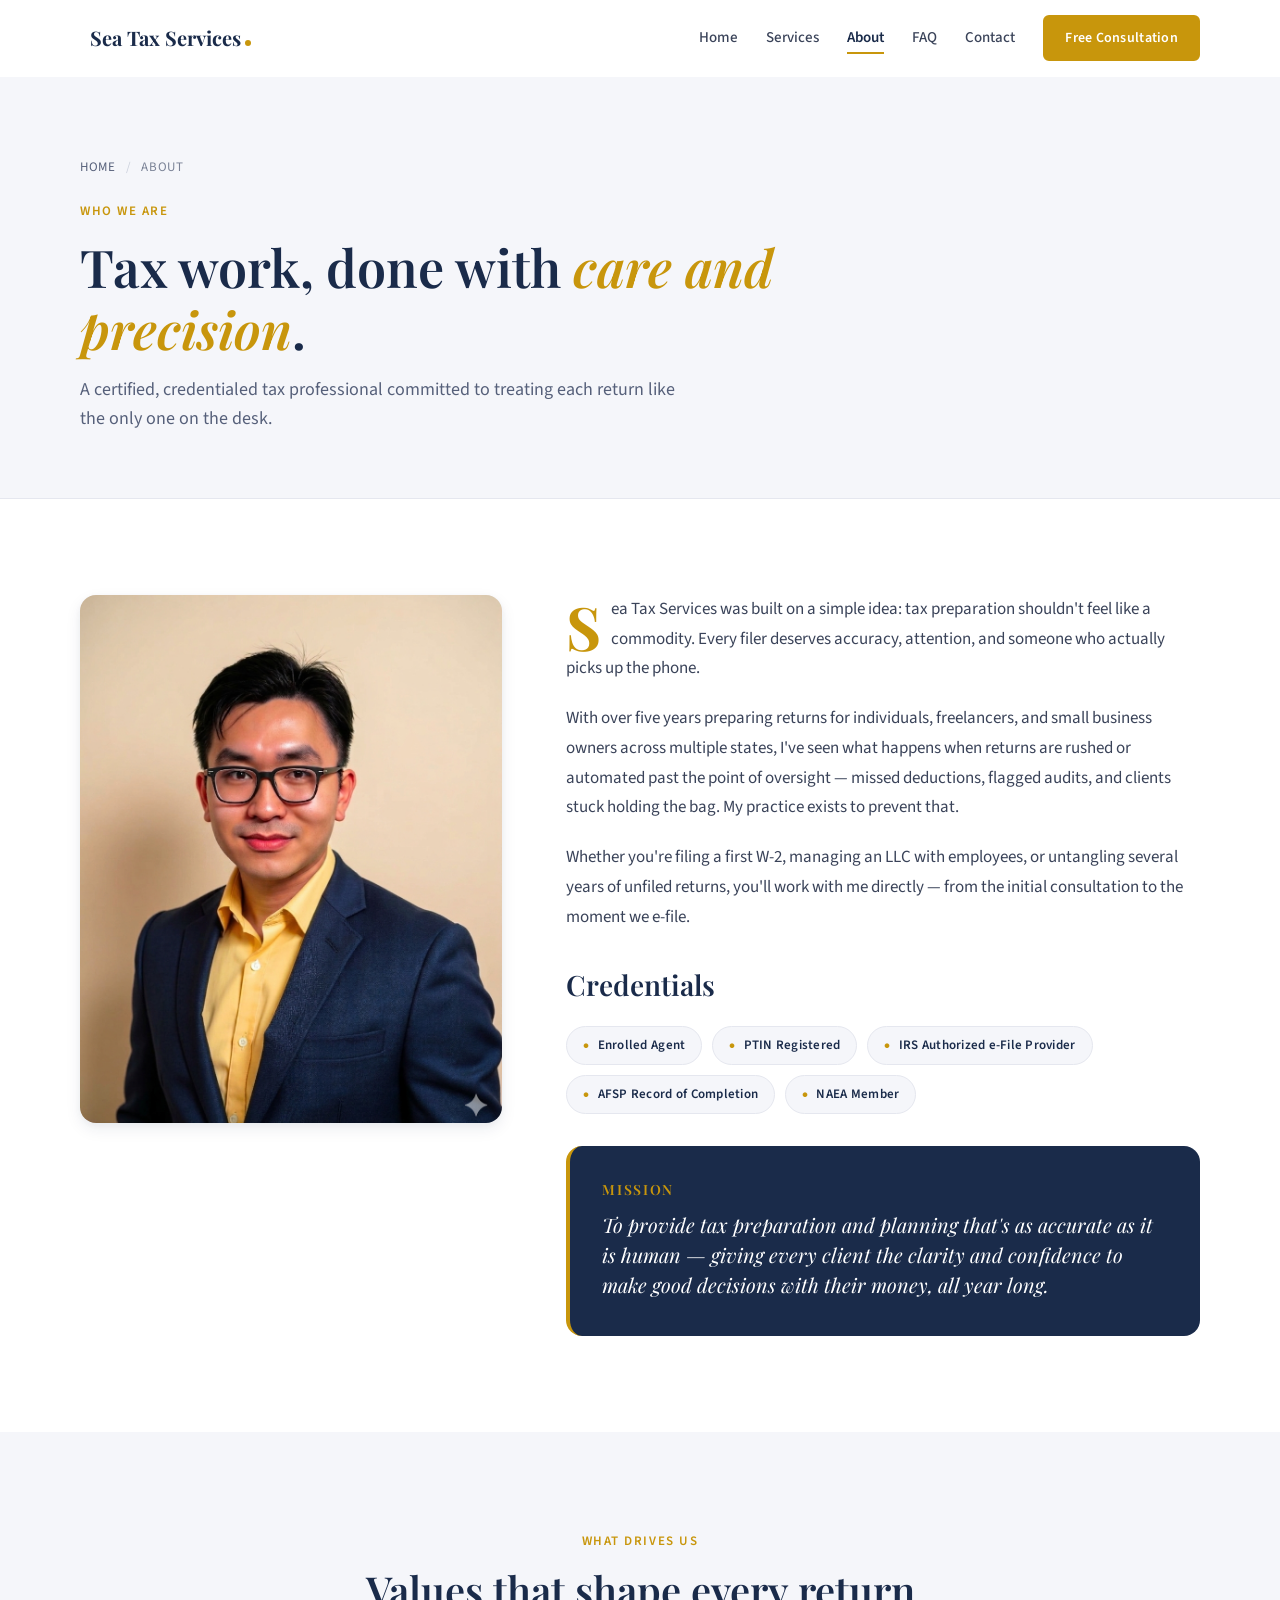
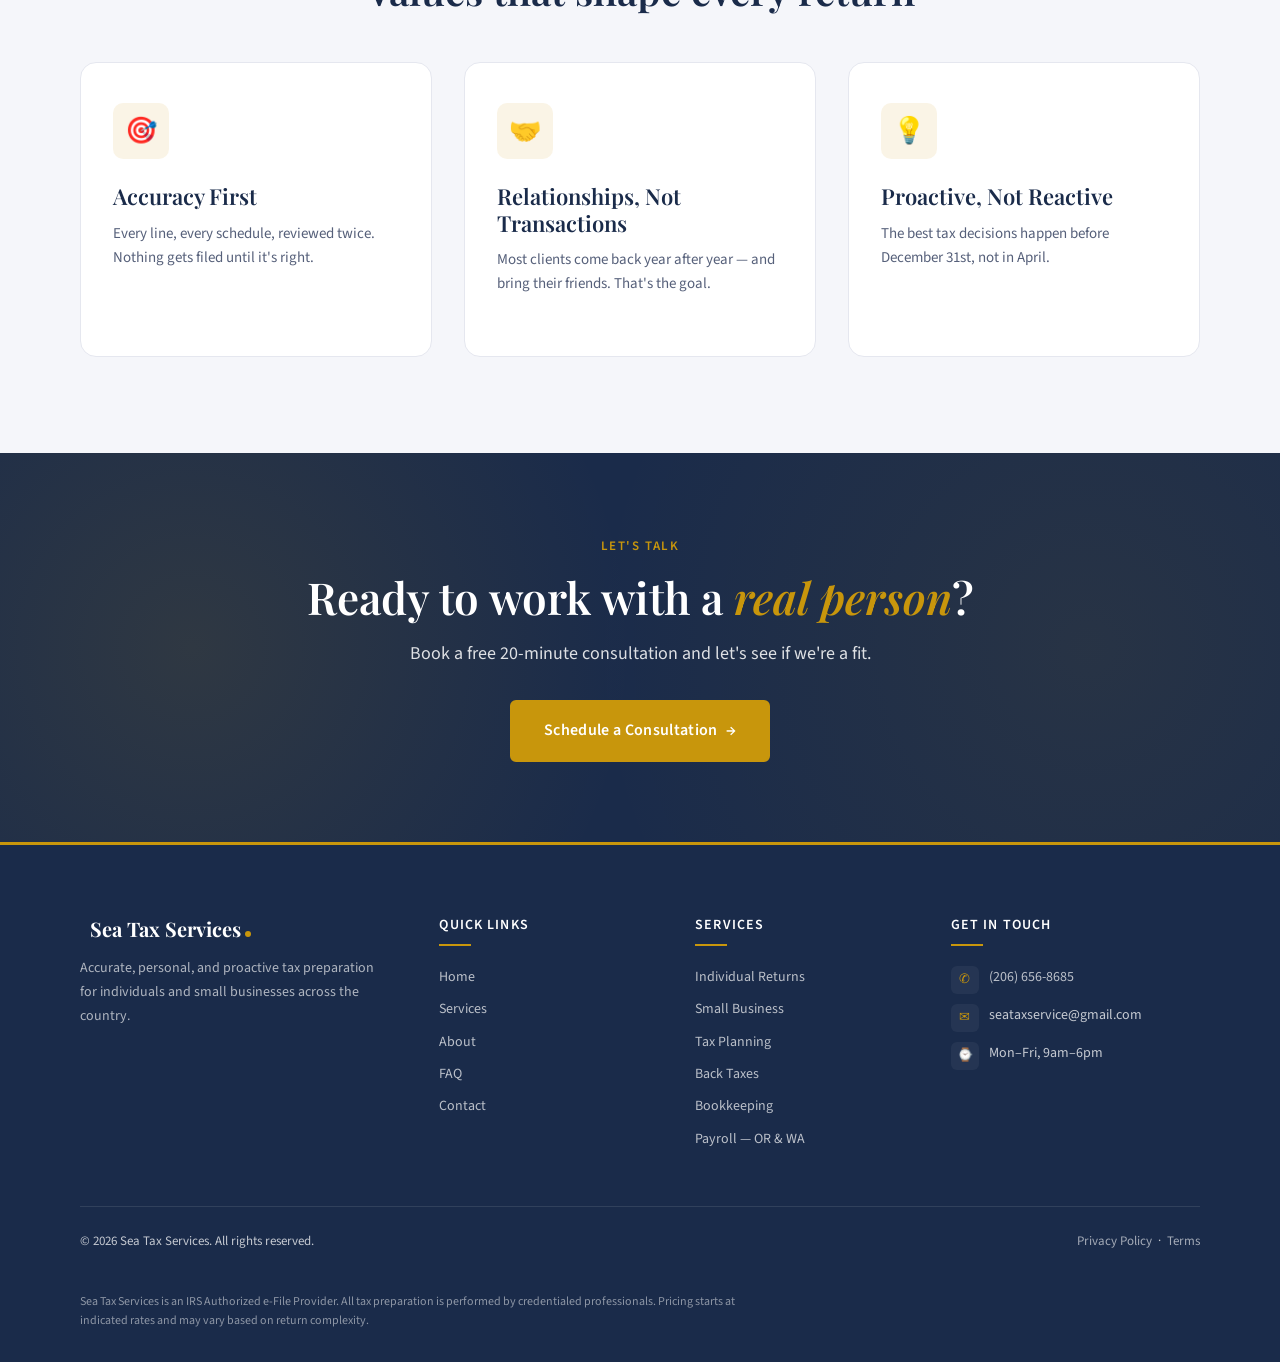
==== commit ea6137a9: "Remove logo icon from business name across all pages Strips the logo-company.png image from the nav " ====
--- a/about.html
+++ b/about.html
@@ -19,7 +19,7 @@
   <header class="site-header" id="site-header">
     <div class="container">
       <nav class="nav" aria-label="Primary">
-        <a href="index.html" class="logo"><img src="images/logo-company.png" alt="Sea Tax Services" class="logo-img" /><span class="logo-name">Sea Tax Services</span></a>
+        <a href="index.html" class="logo"><span class="logo-name">Sea Tax Services</span></a>
         <button class="nav-toggle" id="nav-toggle" aria-label="Toggle navigation" aria-expanded="false"><span></span><span></span><span></span></button>
         <ul class="nav-links" id="nav-links">
           <li><a href="index.html" class="nav-link">Home</a></li>
@@ -111,7 +111,7 @@
     <div class="container">
       <div class="footer-grid">
         <div class="footer-brand">
-          <a href="index.html" class="logo"><img src="images/logo-company.png" alt="Sea Tax Services" class="logo-img" /><span class="logo-name">Sea Tax Services</span></a>
+          <a href="index.html" class="logo"><span class="logo-name">Sea Tax Services</span></a>
           <p>Accurate, personal, and proactive tax preparation for individuals and small businesses across the country.</p>
         </div>
         <div class="footer-col">
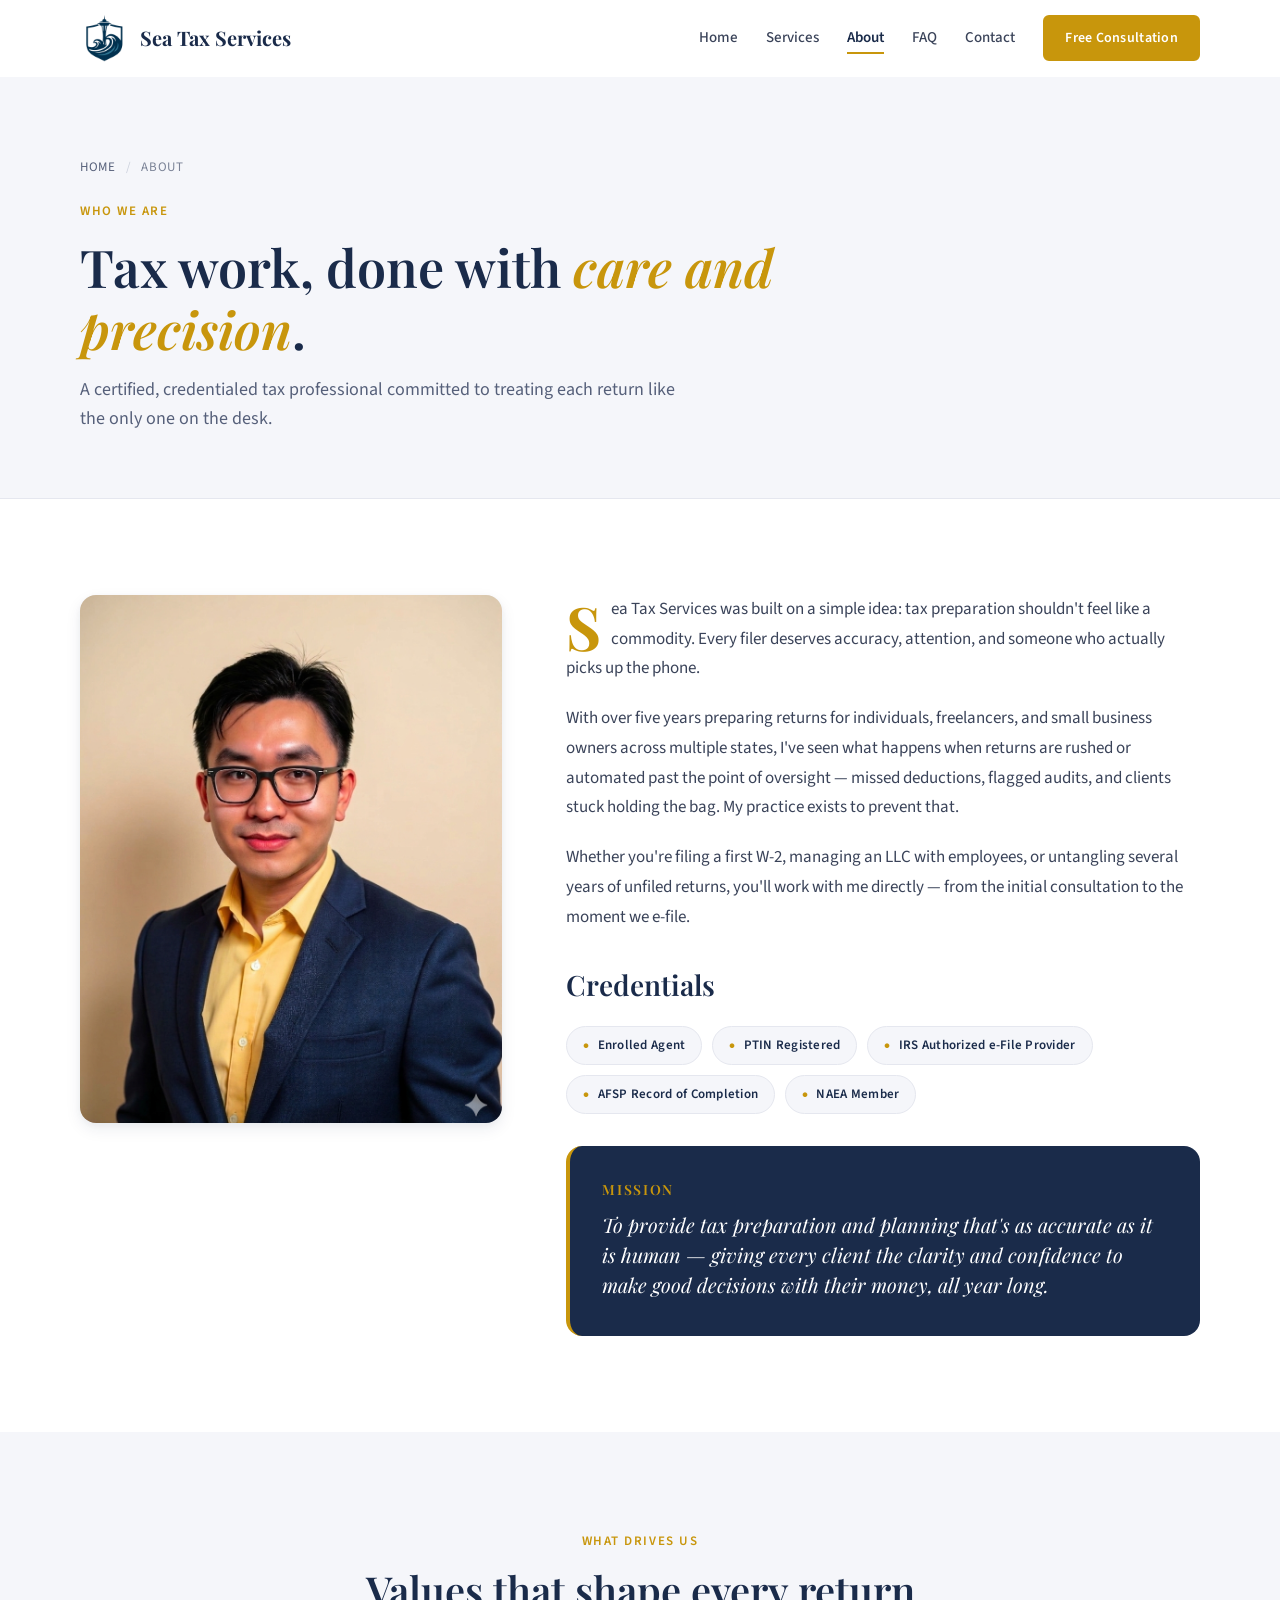
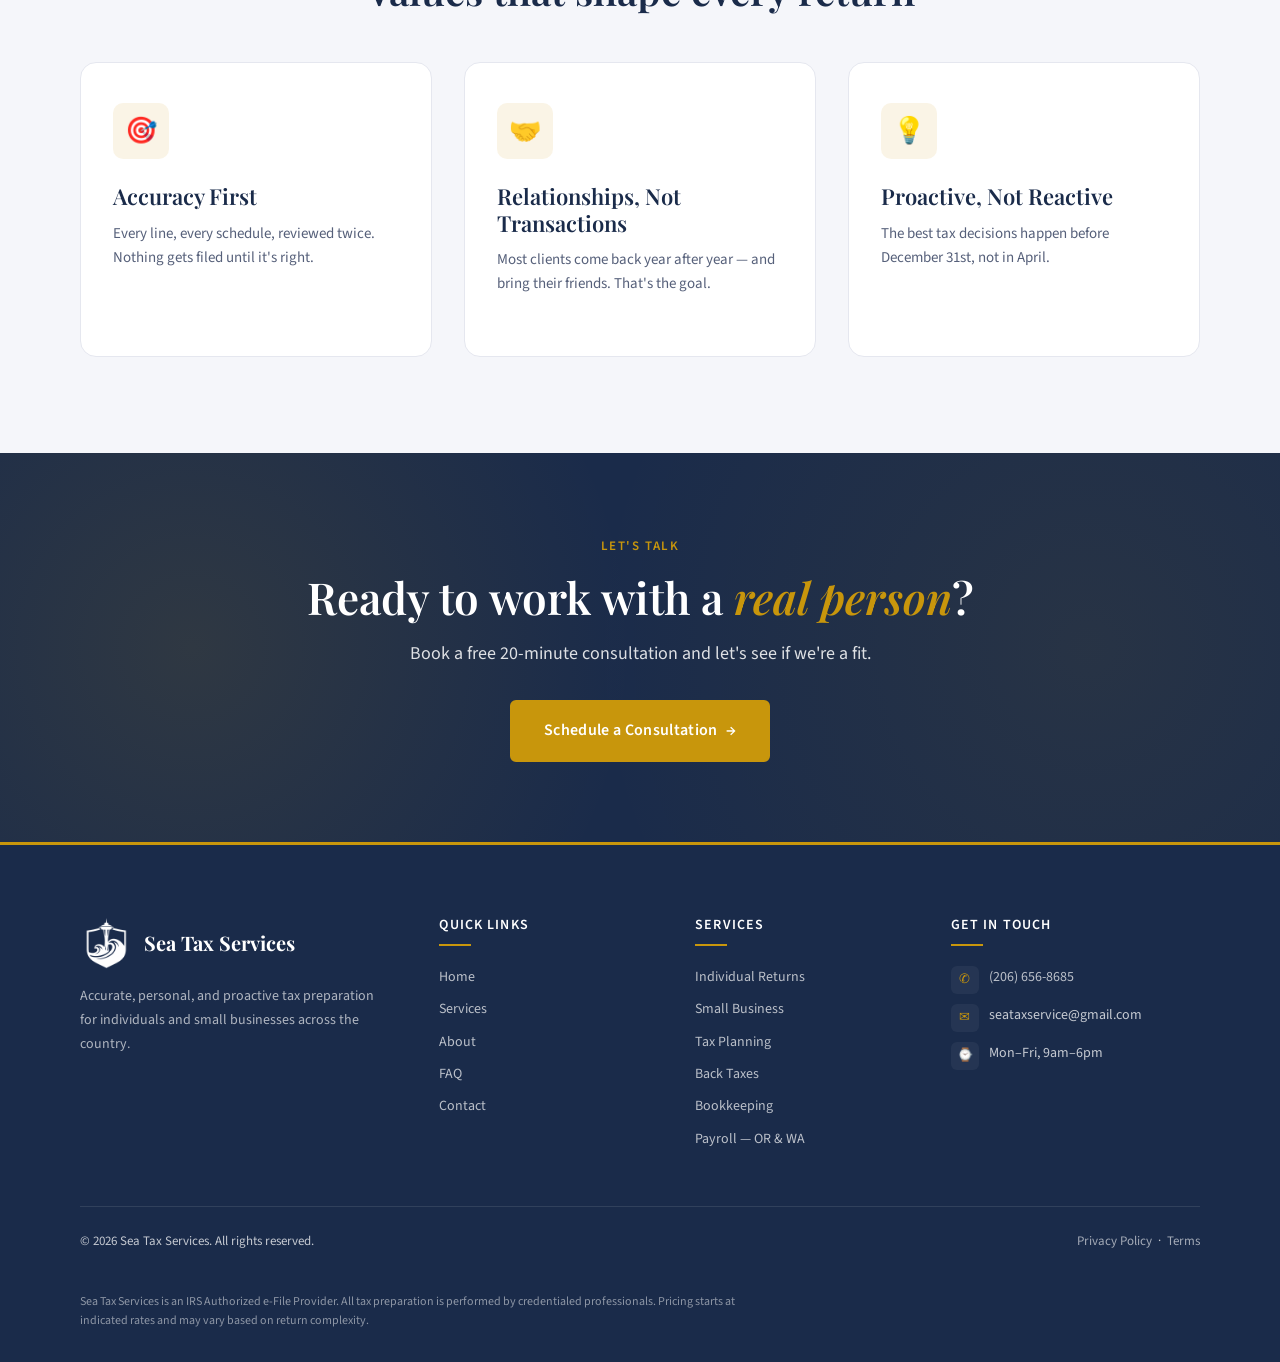
==== commit 59358aab: "Restore logo image and remove gold dot from business name - Restores logo-company.png to all nav and" ====
--- a/about.html
+++ b/about.html
@@ -19,7 +19,7 @@
   <header class="site-header" id="site-header">
     <div class="container">
       <nav class="nav" aria-label="Primary">
-        <a href="index.html" class="logo"><span class="logo-name">Sea Tax Services</span></a>
+        <a href="index.html" class="logo"><img src="images/logo-company.png" alt="Sea Tax Services" class="logo-img" /><span class="logo-name">Sea Tax Services</span></a>
         <button class="nav-toggle" id="nav-toggle" aria-label="Toggle navigation" aria-expanded="false"><span></span><span></span><span></span></button>
         <ul class="nav-links" id="nav-links">
           <li><a href="index.html" class="nav-link">Home</a></li>
@@ -111,7 +111,7 @@
     <div class="container">
       <div class="footer-grid">
         <div class="footer-brand">
-          <a href="index.html" class="logo"><span class="logo-name">Sea Tax Services</span></a>
+          <a href="index.html" class="logo"><img src="images/logo-company.png" alt="Sea Tax Services" class="logo-img" /><span class="logo-name">Sea Tax Services</span></a>
           <p>Accurate, personal, and proactive tax preparation for individuals and small businesses across the country.</p>
         </div>
         <div class="footer-col">
--- a/css/style.css
+++ b/css/style.css
@@ -180,17 +180,7 @@
 .footer-brand .logo-name {
   color: #fff;
 }
-.logo > span { position: relative; padding-right: 8px; }
-.logo > span::after {
-  content: '';
-  display: inline-block;
-  width: 6px;
-  height: 6px;
-  border-radius: 50%;
-  background: var(--color-gold);
-  margin-left: 4px;
-  vertical-align: baseline;
-}
+.logo > span { position: relative; }
 .logo-sub {
   display: block;
   font-family: var(--font-body);
@@ -746,7 +736,7 @@
 }
 .service-detail {
   display: grid;
-  grid-template-columns: 1fr auto;
+  grid-template-columns: 80px 1fr auto;
   gap: 32px;
   align-items: flex-start;
   background: #fff;
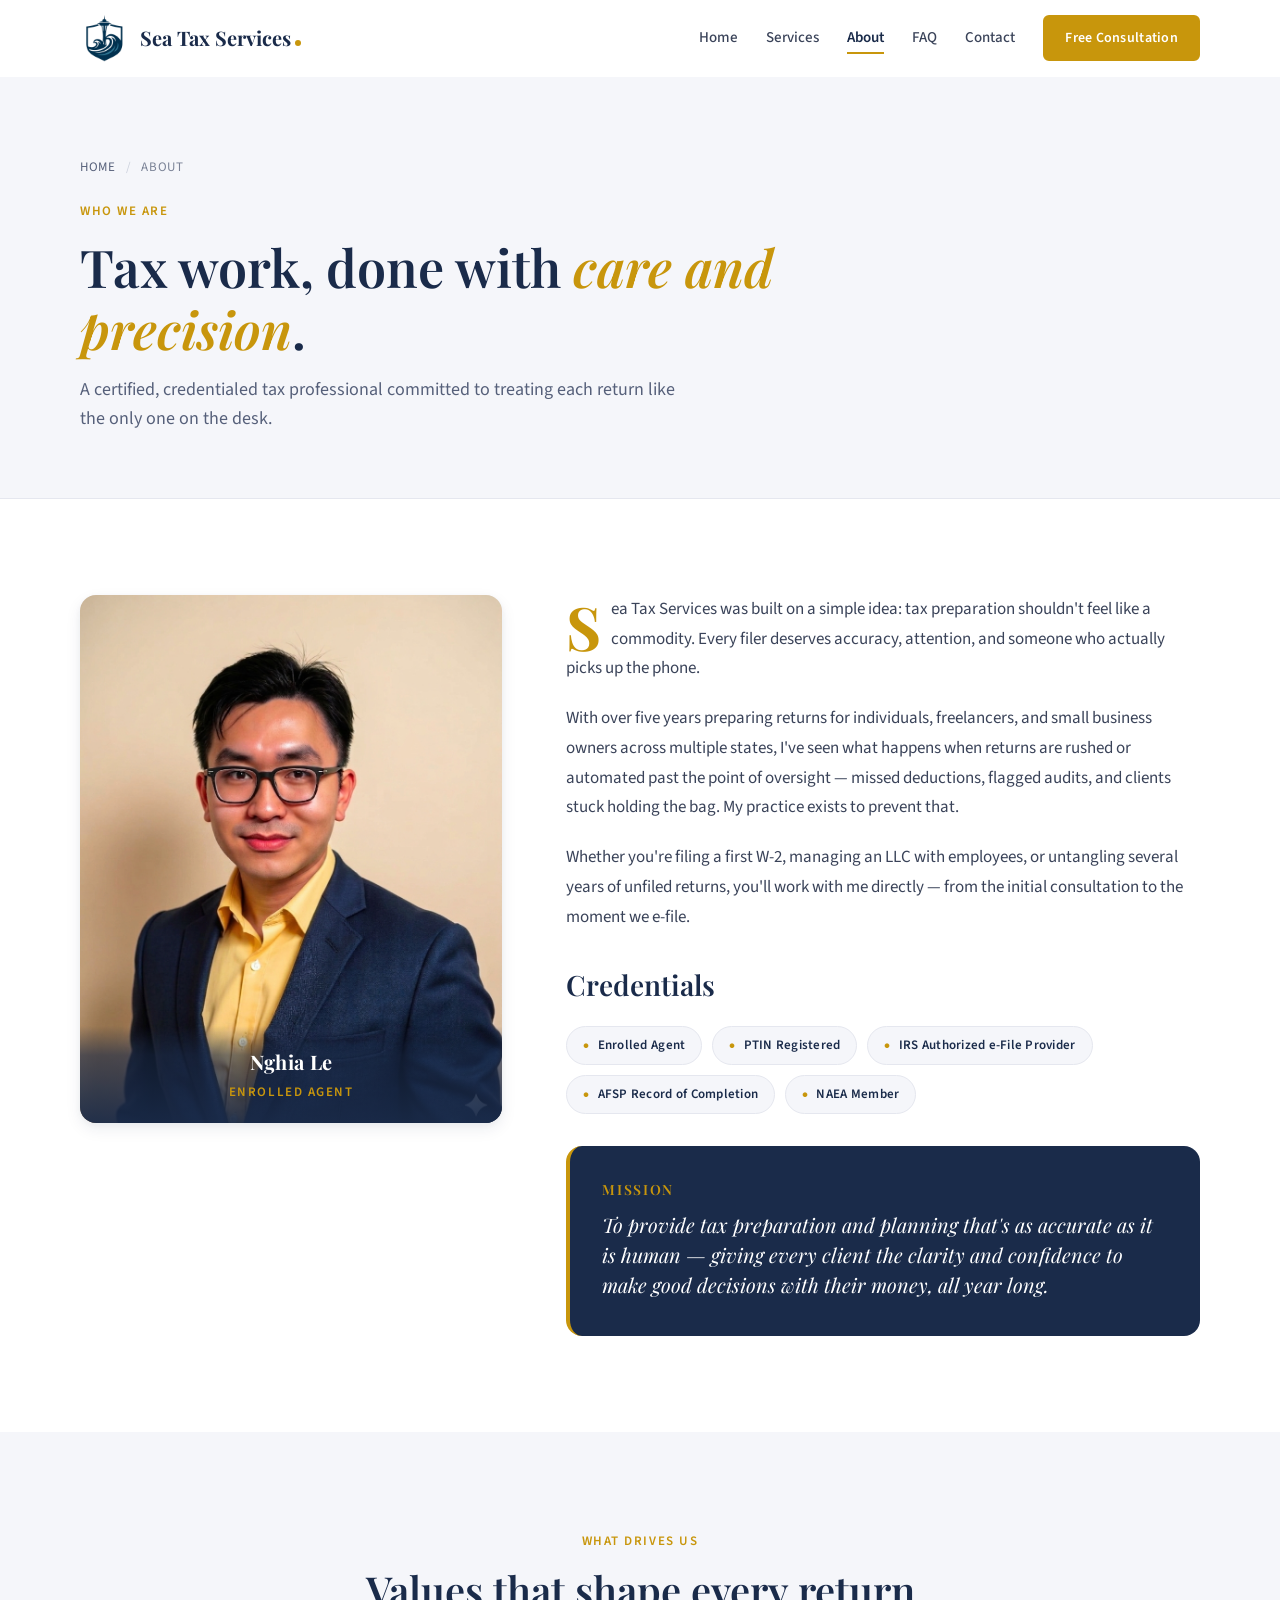
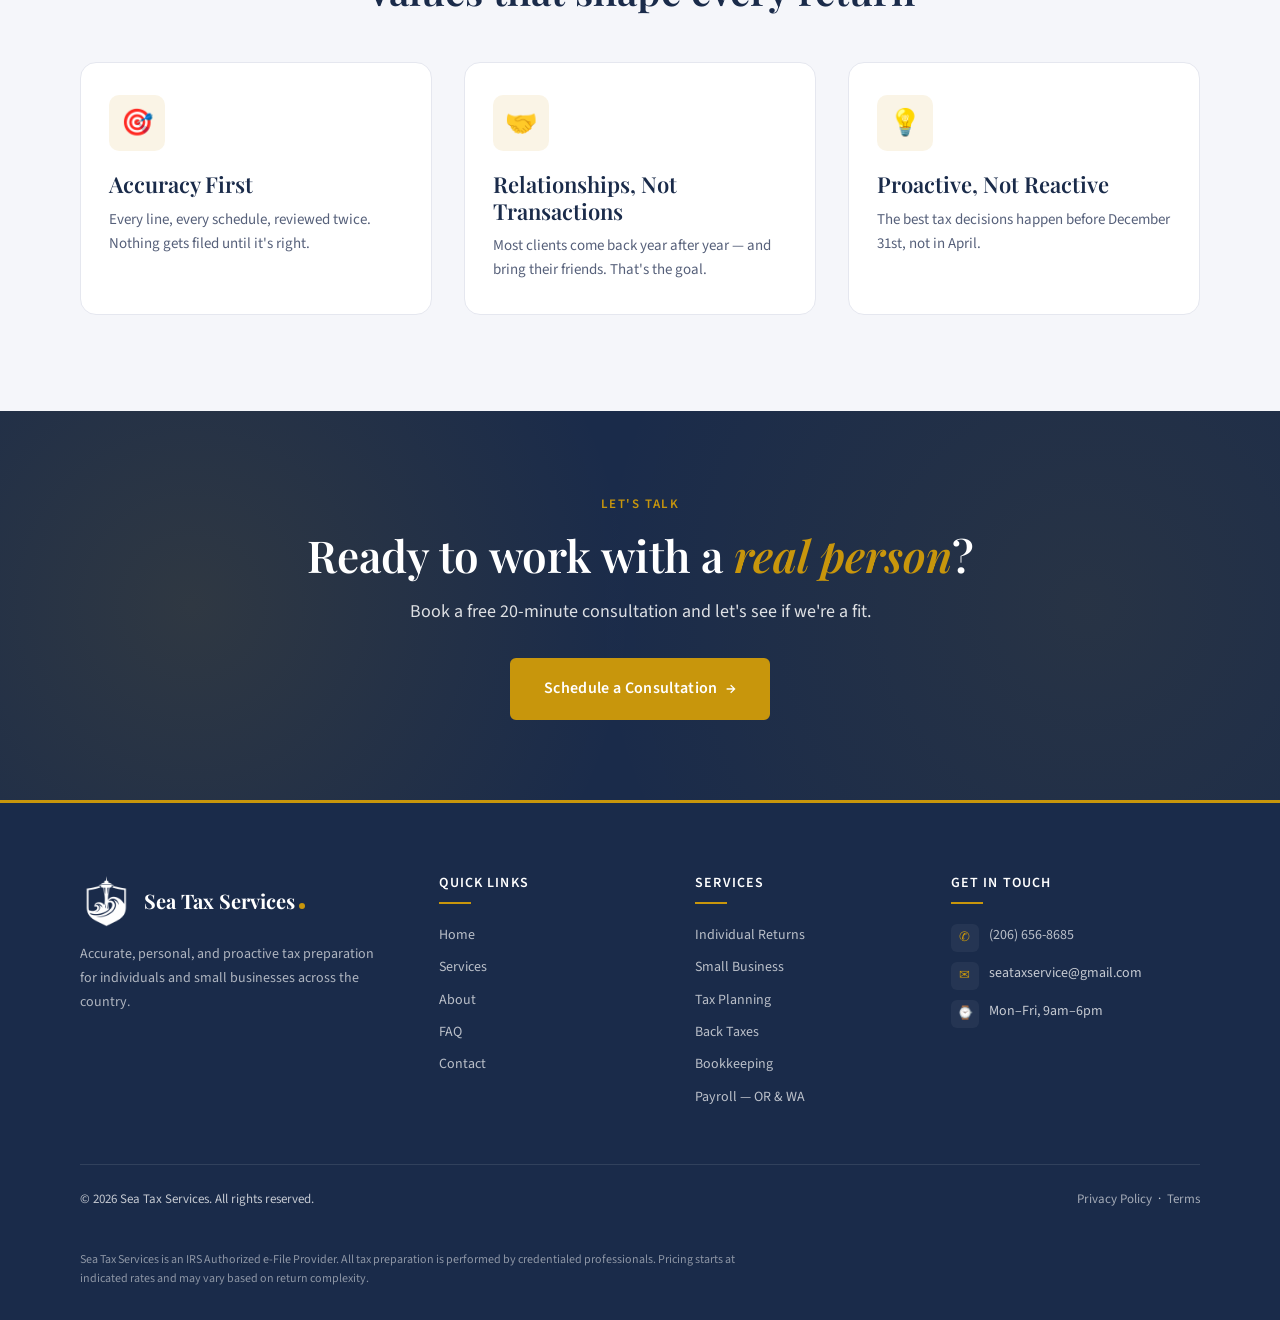
==== commit 9753781b: "Add name and credential overlay to About photo Displays 'Nghia Le' and 'Enrolled Agent' as a gradien" ====
--- a/about.html
+++ b/about.html
@@ -48,6 +48,10 @@
         <div class="about-grid">
           <div class="about-photo fade-in">
             <img src="images/Nghia.png" alt="Professional photo" />
+            <div class="about-photo-caption">
+              <div class="about-photo-name">Nghia Le</div>
+              <div class="about-photo-title">Enrolled Agent</div>
+            </div>
           </div>
           <div class="about-body">
             <p class="lead">Sea Tax Services was built on a simple idea: tax preparation shouldn't feel like a commodity. Every filer deserves accuracy, attention, and someone who actually picks up the phone.</p>
--- a/css/style.css
+++ b/css/style.css
@@ -180,7 +180,17 @@
 .footer-brand .logo-name {
   color: #fff;
 }
-.logo > span { position: relative; }
+.logo > span { position: relative; padding-right: 8px; }
+.logo > span::after {
+  content: '';
+  display: inline-block;
+  width: 6px;
+  height: 6px;
+  border-radius: 50%;
+  background: var(--color-gold);
+  margin-left: 4px;
+  vertical-align: baseline;
+}
 .logo-sub {
   display: block;
   font-family: var(--font-body);
@@ -389,7 +399,7 @@
   background: #fff;
   border: 1px solid var(--color-gray-200);
   border-radius: var(--radius-lg);
-  padding: 40px 32px;
+  padding: 32px 28px;
   position: relative;
   overflow: hidden;
   display: flex;
@@ -397,7 +407,7 @@
   transition: transform var(--transition-base), box-shadow var(--transition-base), border-color var(--transition-base);
 }
 .service-card .service-link {
-  margin-top: auto;
+  margin-top: 20px;
 }
 .service-card::before {
   content: '';
@@ -425,10 +435,10 @@
   align-items: center;
   justify-content: center;
   font-size: 26px;
-  margin-bottom: 24px;
-}
-.service-card h3 { font-size: 22px; margin-bottom: 12px; }
-.service-card p { font-size: 15px; color: var(--color-gray-600); margin-bottom: 20px; }
+  margin-bottom: 20px;
+}
+.service-card h3 { font-size: 22px; margin-bottom: 10px; }
+.service-card p { font-size: 15px; color: var(--color-gray-600); margin-bottom: 0; }
 .service-link {
   display: inline-flex;
   align-items: center;
@@ -736,7 +746,7 @@
 }
 .service-detail {
   display: grid;
-  grid-template-columns: 80px 1fr auto;
+  grid-template-columns: 1fr auto;
   gap: 32px;
   align-items: flex-start;
   background: #fff;
@@ -940,6 +950,30 @@
   font-size: 14px;
   letter-spacing: 0.05em;
   text-transform: uppercase;
+}
+.about-photo-caption {
+  position: absolute;
+  bottom: 0;
+  left: 0;
+  right: 0;
+  padding: 20px 24px;
+  background: linear-gradient(to top, rgba(26, 43, 74, 0.92) 0%, rgba(26, 43, 74, 0.6) 70%, transparent 100%);
+  text-align: center;
+}
+.about-photo-name {
+  font-family: var(--font-heading);
+  font-size: 20px;
+  font-weight: 700;
+  color: #fff;
+  letter-spacing: 0.02em;
+}
+.about-photo-title {
+  font-size: 13px;
+  font-weight: 600;
+  letter-spacing: 0.12em;
+  text-transform: uppercase;
+  color: var(--color-gold);
+  margin-top: 4px;
 }
 .about-body p {
   color: var(--color-gray-700);
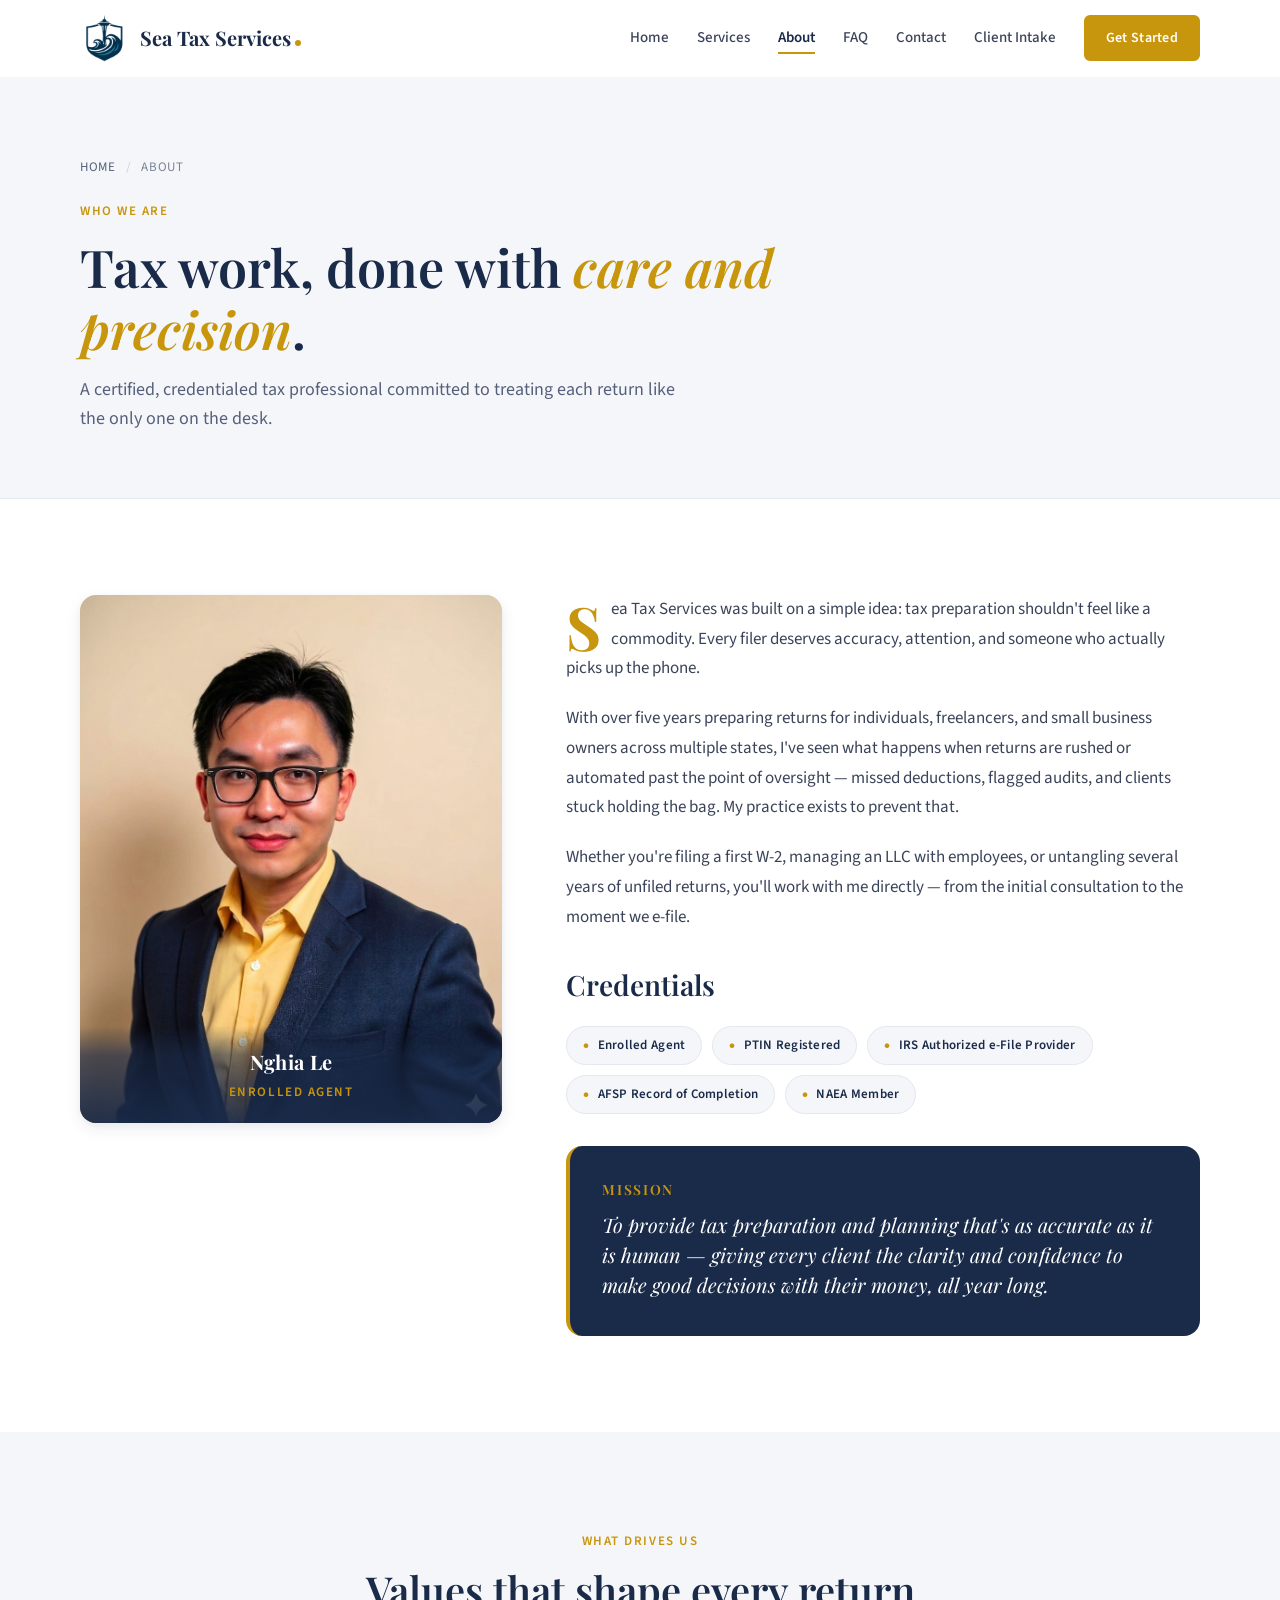
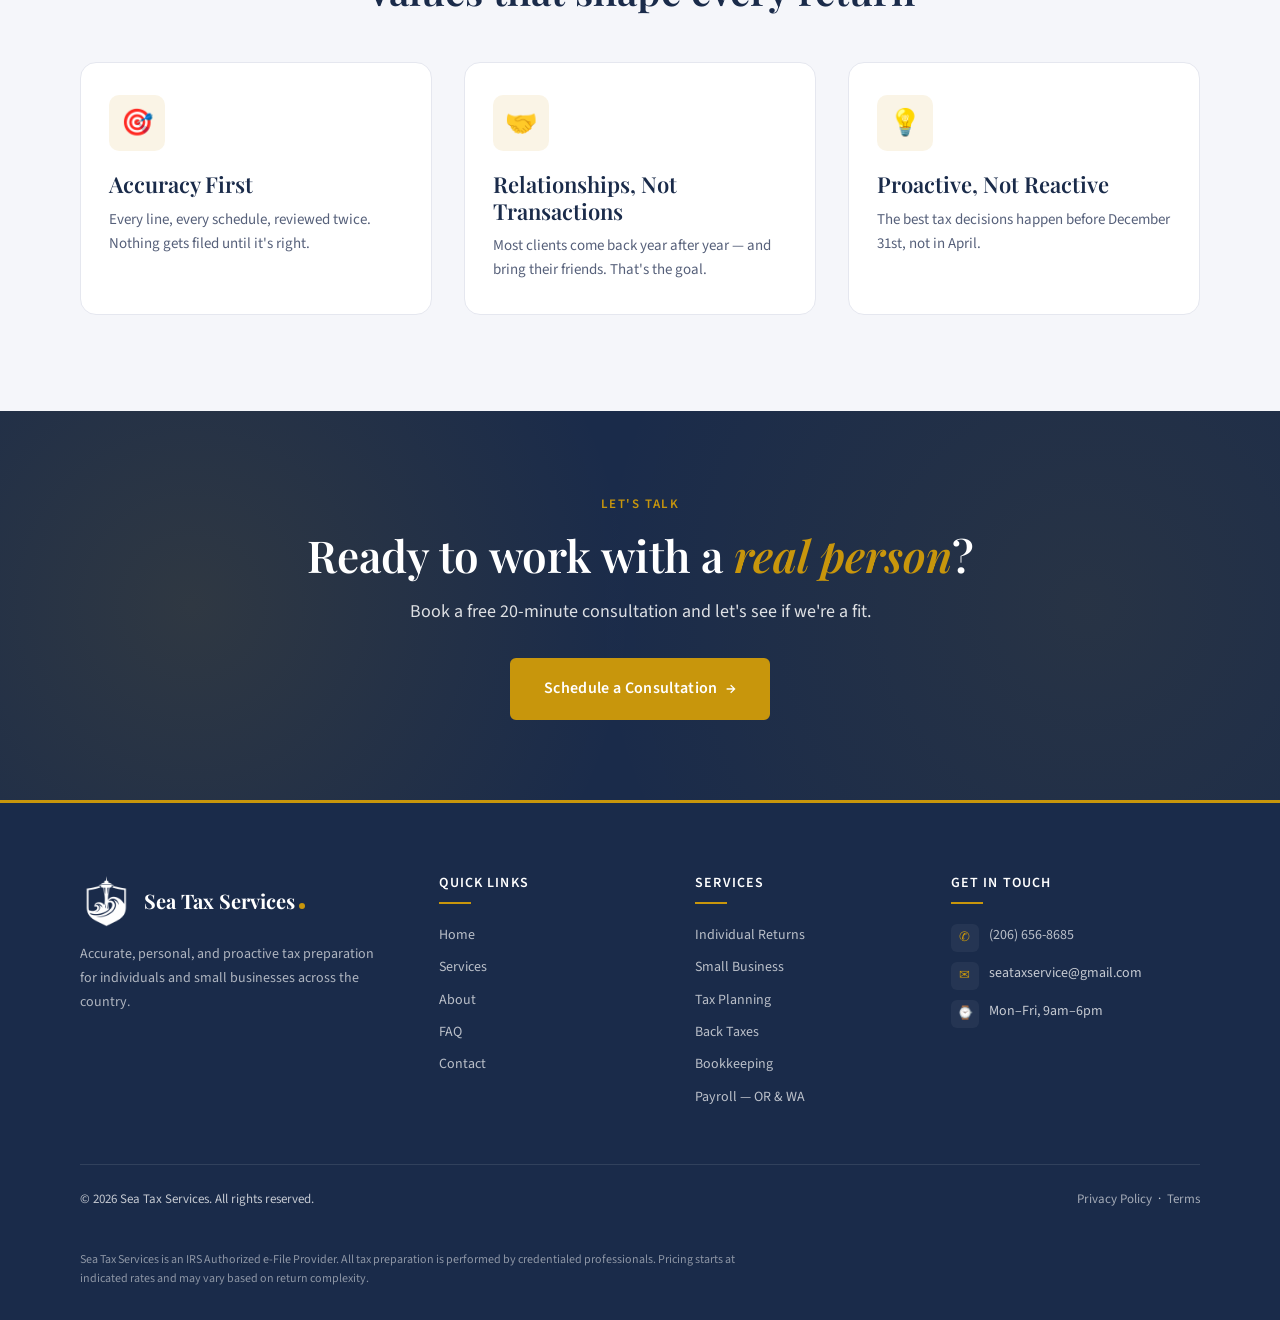
==== commit 900852ae: "Add client intake page with Google Forms embed and update nav - New intake.html page styled to match" ====
--- a/about.html
+++ b/about.html
@@ -7,8 +7,15 @@
   <meta name="description" content="Meet the certified tax professional behind Sea Tax Services. Enrolled Agent, IRS Authorized e-File Provider, 5+ years of experience helping individuals and small businesses." />
   <meta name="keywords" content="enrolled agent, tax preparer credentials, IRS authorized, PTIN, AFSP, about tax preparer" />
   <meta property="og:type" content="website" />
+  <meta property="og:url" content="https://seataxservices.com/about.html" />
   <meta property="og:title" content="About — Sea Tax Services" />
   <meta property="og:description" content="Meet the certified tax professional behind Sea Tax Services." />
+  <meta property="og:image" content="https://seataxservices.com/images/Nghia.png" />
+  <meta name="twitter:card" content="summary_large_image" />
+  <meta name="twitter:title" content="About Nghia Le — Enrolled Agent, Sea Tax Services" />
+  <meta name="twitter:description" content="Meet the certified tax professional behind Sea Tax Services." />
+  <meta name="twitter:image" content="https://seataxservices.com/images/Nghia.png" />
+  <link rel="canonical" href="https://seataxservices.com/about.html" />
   <link rel="icon" type="image/svg+xml" href="data:image/svg+xml,%3Csvg xmlns='http://www.w3.org/2000/svg' viewBox='0 0 32 32'%3E%3Crect width='32' height='32' rx='6' fill='%231A2B4A'/%3E%3Ctext x='50%25' y='55%25' font-family='Georgia,serif' font-size='20' font-weight='700' fill='%23C8960C' text-anchor='middle' dominant-baseline='middle'%3ES%3C/text%3E%3C/svg%3E" />
   <link rel="preconnect" href="https://fonts.googleapis.com" />
   <link rel="preconnect" href="https://fonts.gstatic.com" crossorigin />
@@ -27,7 +34,8 @@
           <li><a href="about.html" class="nav-link">About</a></li>
           <li><a href="faq.html" class="nav-link">FAQ</a></li>
           <li><a href="contact.html" class="nav-link">Contact</a></li>
-          <li><a href="contact.html" class="btn btn-primary nav-cta">Free Consultation</a></li>
+          <li><a href="intake.html" class="nav-link">Client Intake</a></li>
+          <li><a href="intake.html" class="btn btn-primary nav-cta">Get Started</a></li>
         </ul>
       </nav>
     </div>
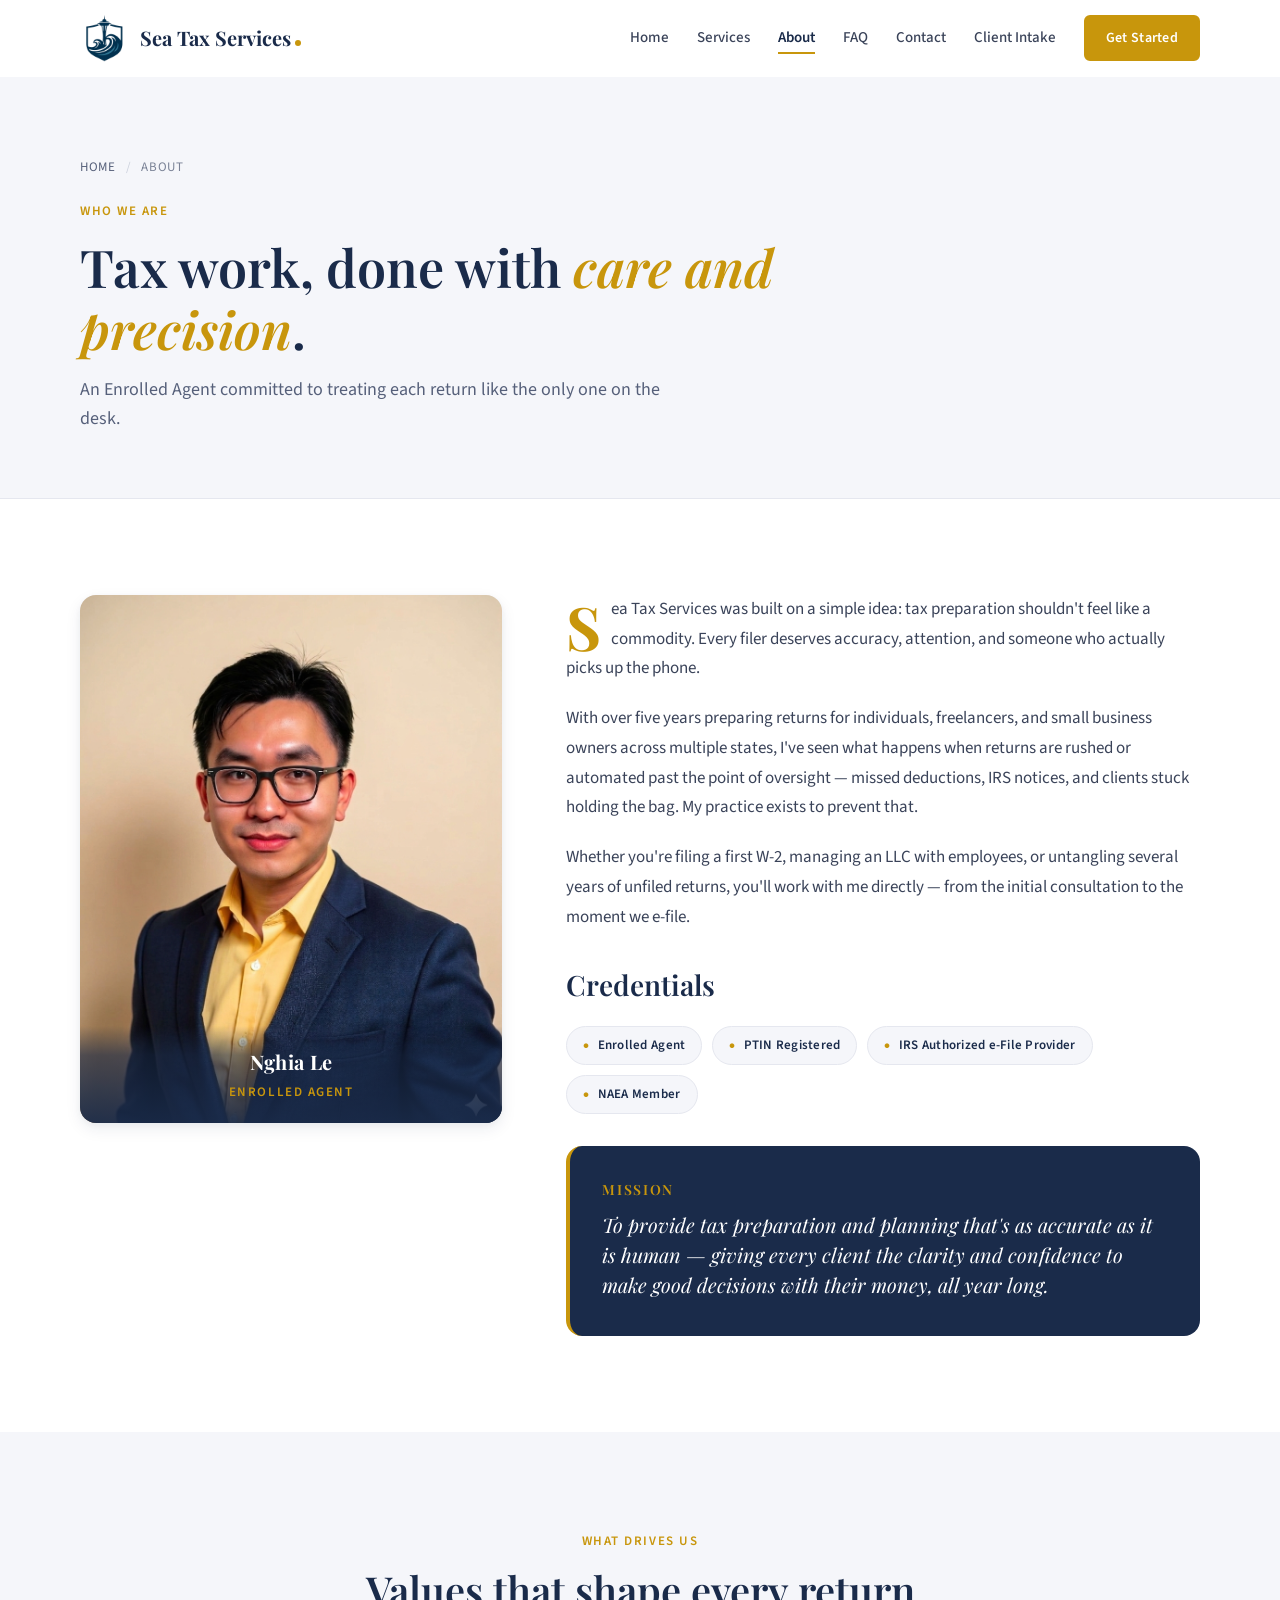
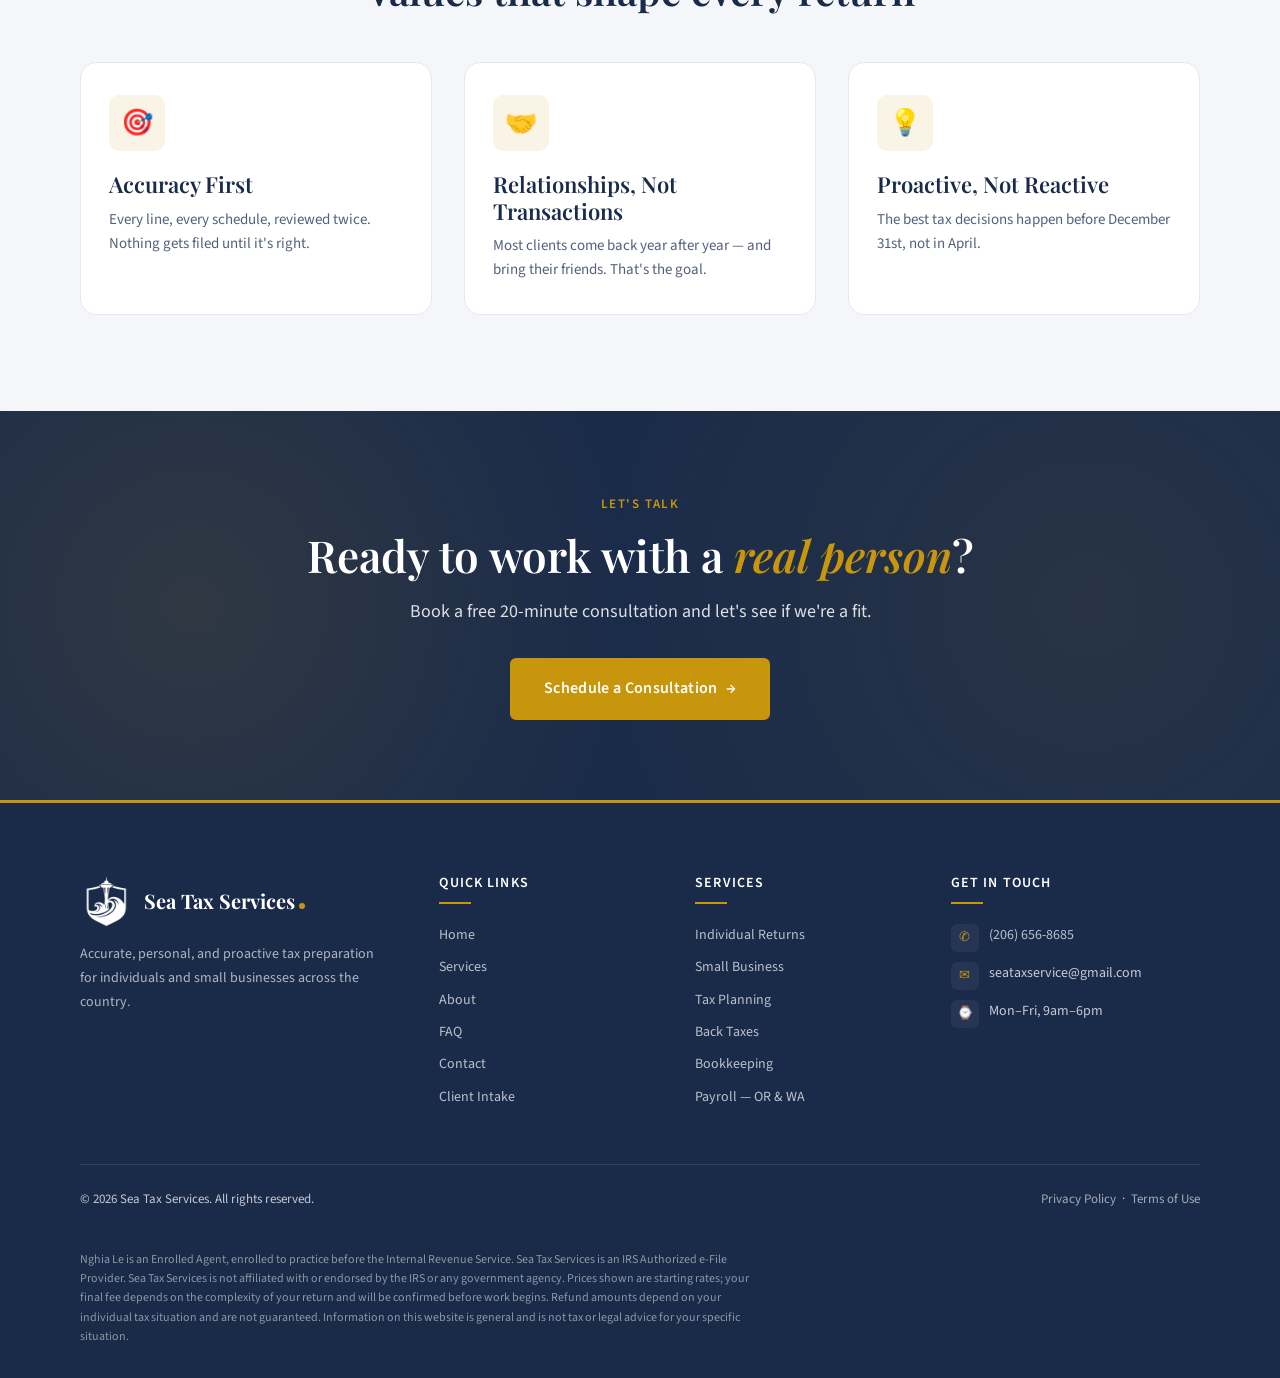
==== commit f2595219: "Bring site into compliance for EA advertising, FTC, and privacy rules - Replace "certified" wording " ====
--- a/about.html
+++ b/about.html
@@ -4,16 +4,16 @@
   <meta charset="UTF-8" />
   <meta name="viewport" content="width=device-width, initial-scale=1.0" />
   <title>About — Sea Tax Services</title>
-  <meta name="description" content="Meet the certified tax professional behind Sea Tax Services. Enrolled Agent, IRS Authorized e-File Provider, 5+ years of experience helping individuals and small businesses." />
-  <meta name="keywords" content="enrolled agent, tax preparer credentials, IRS authorized, PTIN, AFSP, about tax preparer" />
+  <meta name="description" content="Meet Nghia Le, the Enrolled Agent behind Sea Tax Services. IRS Authorized e-File Provider with 5+ years of experience helping individuals and small businesses." />
+  <meta name="keywords" content="enrolled agent, tax preparer credentials, IRS authorized e-file provider, PTIN, about tax preparer" />
   <meta property="og:type" content="website" />
   <meta property="og:url" content="https://seataxservices.com/about.html" />
   <meta property="og:title" content="About — Sea Tax Services" />
-  <meta property="og:description" content="Meet the certified tax professional behind Sea Tax Services." />
+  <meta property="og:description" content="Meet Nghia Le, the Enrolled Agent behind Sea Tax Services." />
   <meta property="og:image" content="https://seataxservices.com/images/Nghia.png" />
   <meta name="twitter:card" content="summary_large_image" />
   <meta name="twitter:title" content="About Nghia Le — Enrolled Agent, Sea Tax Services" />
-  <meta name="twitter:description" content="Meet the certified tax professional behind Sea Tax Services." />
+  <meta name="twitter:description" content="Meet Nghia Le, the Enrolled Agent behind Sea Tax Services." />
   <meta name="twitter:image" content="https://seataxservices.com/images/Nghia.png" />
   <link rel="canonical" href="https://seataxservices.com/about.html" />
   <link rel="icon" type="image/svg+xml" href="data:image/svg+xml,%3Csvg xmlns='http://www.w3.org/2000/svg' viewBox='0 0 32 32'%3E%3Crect width='32' height='32' rx='6' fill='%231A2B4A'/%3E%3Ctext x='50%25' y='55%25' font-family='Georgia,serif' font-size='20' font-weight='700' fill='%23C8960C' text-anchor='middle' dominant-baseline='middle'%3ES%3C/text%3E%3C/svg%3E" />
@@ -47,7 +47,7 @@
           <div class="breadcrumb"><a href="index.html">Home</a><span class="breadcrumb-sep">/</span>About</div>
           <span class="eyebrow">Who We Are</span>
           <h1>Tax work, done with <em>care and precision</em>.</h1>
-          <p>A certified, credentialed tax professional committed to treating each return like the only one on the desk.</p>
+          <p>An Enrolled Agent committed to treating each return like the only one on the desk.</p>
         </div>
       </div>
     </section>
@@ -55,7 +55,7 @@
       <div class="container">
         <div class="about-grid">
           <div class="about-photo fade-in">
-            <img src="images/Nghia.png" alt="Professional photo" />
+            <img src="images/Nghia.png" alt="Nghia Le, Enrolled Agent" />
             <div class="about-photo-caption">
               <div class="about-photo-name">Nghia Le</div>
               <div class="about-photo-title">Enrolled Agent</div>
@@ -63,7 +63,7 @@
           </div>
           <div class="about-body">
             <p class="lead">Sea Tax Services was built on a simple idea: tax preparation shouldn't feel like a commodity. Every filer deserves accuracy, attention, and someone who actually picks up the phone.</p>
-            <p>With over five years preparing returns for individuals, freelancers, and small business owners across multiple states, I've seen what happens when returns are rushed or automated past the point of oversight — missed deductions, flagged audits, and clients stuck holding the bag. My practice exists to prevent that.</p>
+            <p>With over five years preparing returns for individuals, freelancers, and small business owners across multiple states, I've seen what happens when returns are rushed or automated past the point of oversight — missed deductions, IRS notices, and clients stuck holding the bag. My practice exists to prevent that.</p>
             <p>Whether you're filing a first W-2, managing an LLC with employees, or untangling several years of unfiled returns, you'll work with me directly — from the initial consultation to the moment we e-file.</p>
 
             <h2>Credentials</h2>
@@ -71,7 +71,6 @@
               <span class="credential-pill">Enrolled Agent</span>
               <span class="credential-pill">PTIN Registered</span>
               <span class="credential-pill">IRS Authorized e-File Provider</span>
-              <span class="credential-pill">AFSP Record of Completion</span>
               <span class="credential-pill">NAEA Member</span>
             </div>
 
@@ -134,6 +133,7 @@
             <li><a href="about.html">About</a></li>
             <li><a href="faq.html">FAQ</a></li>
             <li><a href="contact.html">Contact</a></li>
+            <li><a href="intake.html">Client Intake</a></li>
           </ul>
         </div>
         <div class="footer-col">
@@ -158,9 +158,9 @@
       </div>
       <div class="footer-bottom">
         <div>&copy; <span id="current-year">2025</span> Sea Tax Services. All rights reserved.</div>
-        <div><a href="#">Privacy Policy</a> &nbsp;·&nbsp; <a href="#">Terms</a></div>
+        <div><a href="privacy.html">Privacy Policy</a> &nbsp;·&nbsp; <a href="terms.html">Terms of Use</a></div>
       </div>
-      <p class="footer-disclaimer">Sea Tax Services is an IRS Authorized e-File Provider. All tax preparation is performed by credentialed professionals. Pricing starts at indicated rates and may vary based on return complexity.</p>
+      <p class="footer-disclaimer">Nghia Le is an Enrolled Agent, enrolled to practice before the Internal Revenue Service. Sea Tax Services is an IRS Authorized e-File Provider. Sea Tax Services is not affiliated with or endorsed by the IRS or any government agency. Prices shown are starting rates; your final fee depends on the complexity of your return and will be confirmed before work begins. Refund amounts depend on your individual tax situation and are not guaranteed. Information on this website is general and is not tax or legal advice for your specific situation.</p>
     </div>
   </footer>
   <button class="back-to-top" id="back-to-top" aria-label="Back to top">↑</button>
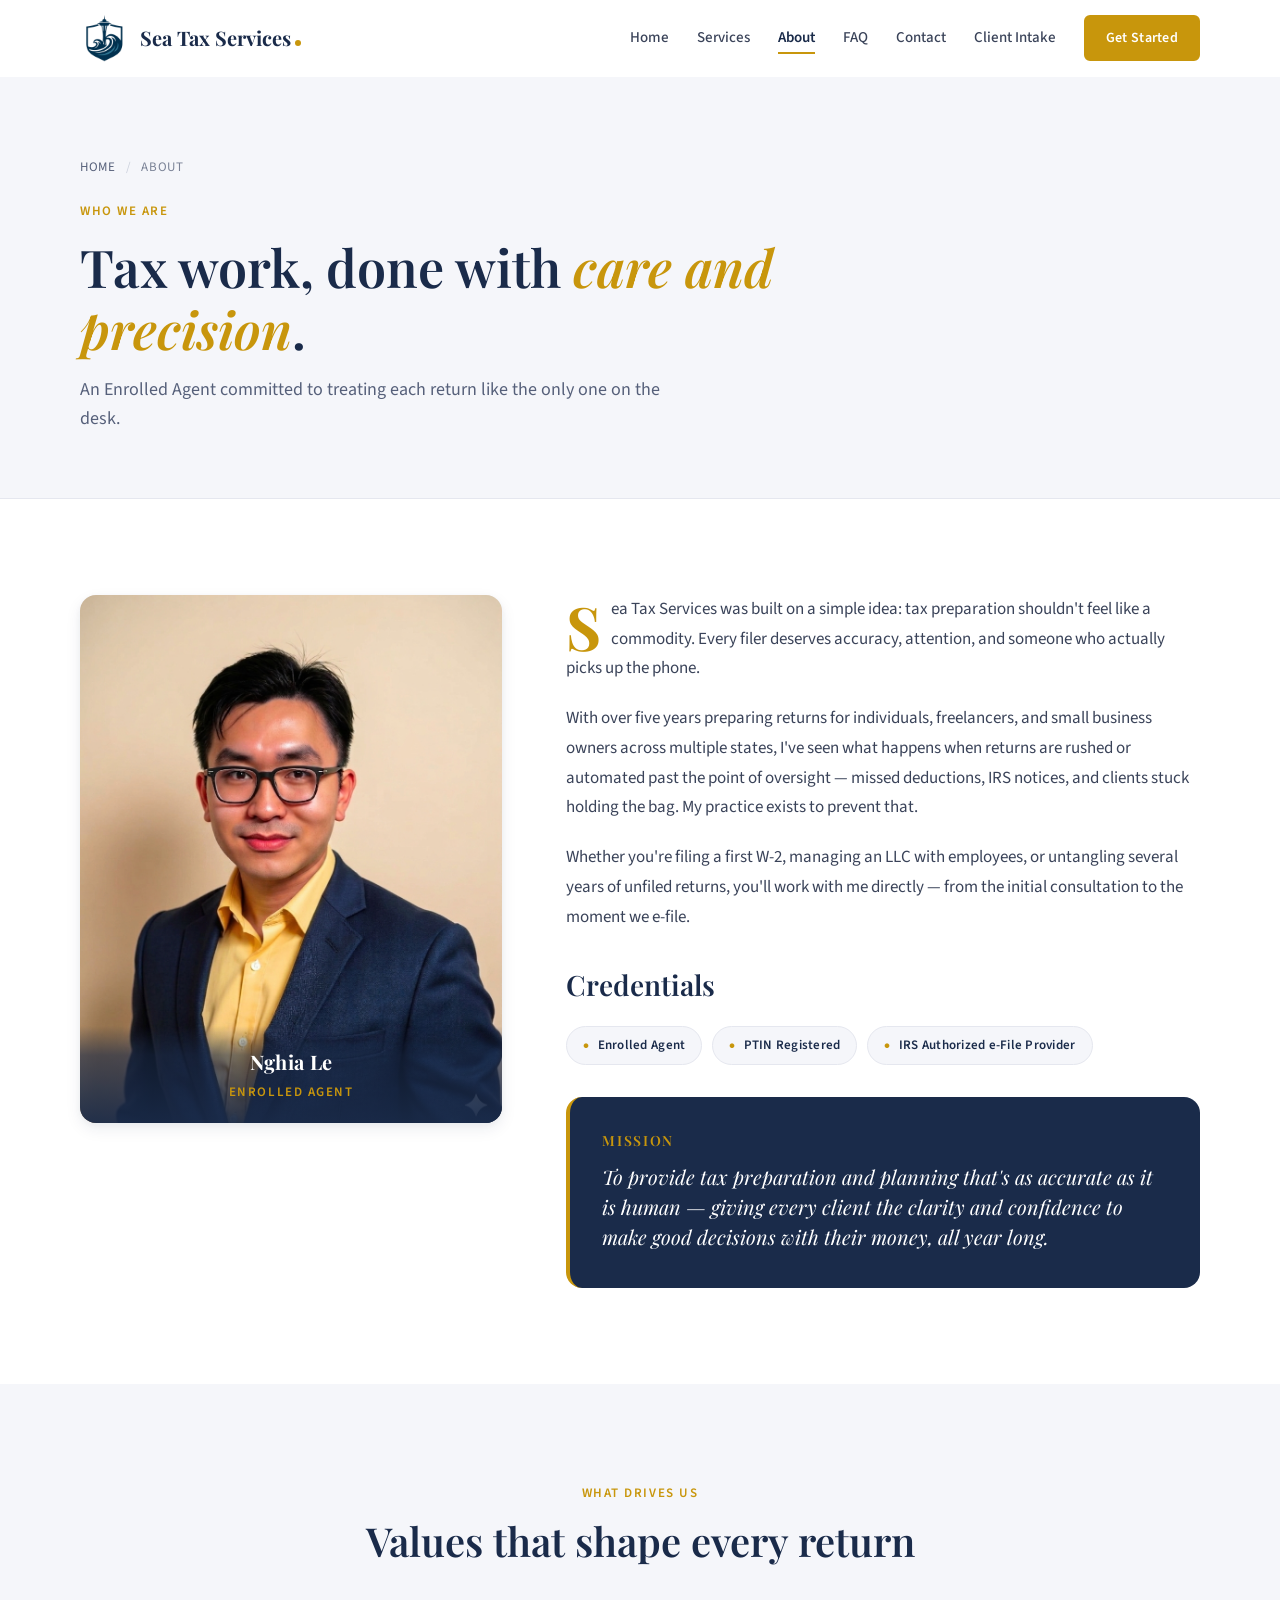
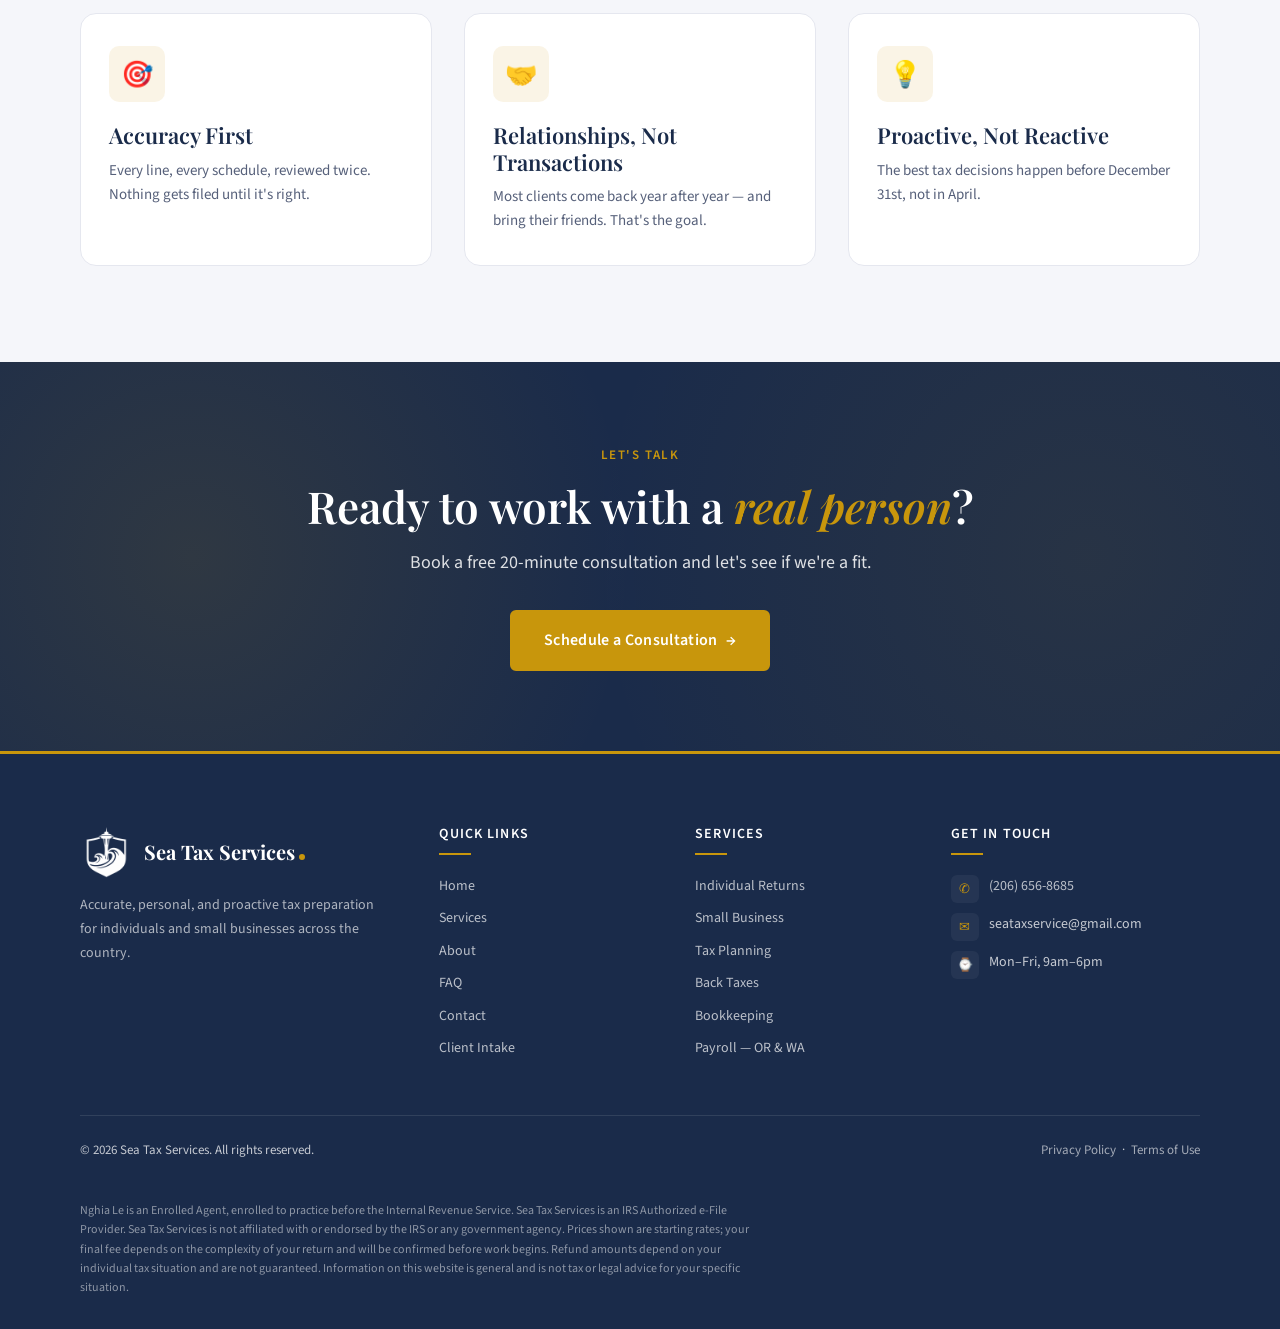
==== commit ae9a7785: "Remove unverified NAEA membership claim from About page Co-Authored-By: Claude Opus 5.5 <noreply@ant" ====
--- a/about.html
+++ b/about.html
@@ -71,7 +71,6 @@
               <span class="credential-pill">Enrolled Agent</span>
               <span class="credential-pill">PTIN Registered</span>
               <span class="credential-pill">IRS Authorized e-File Provider</span>
-              <span class="credential-pill">NAEA Member</span>
             </div>
 
             <div class="mission-box">
